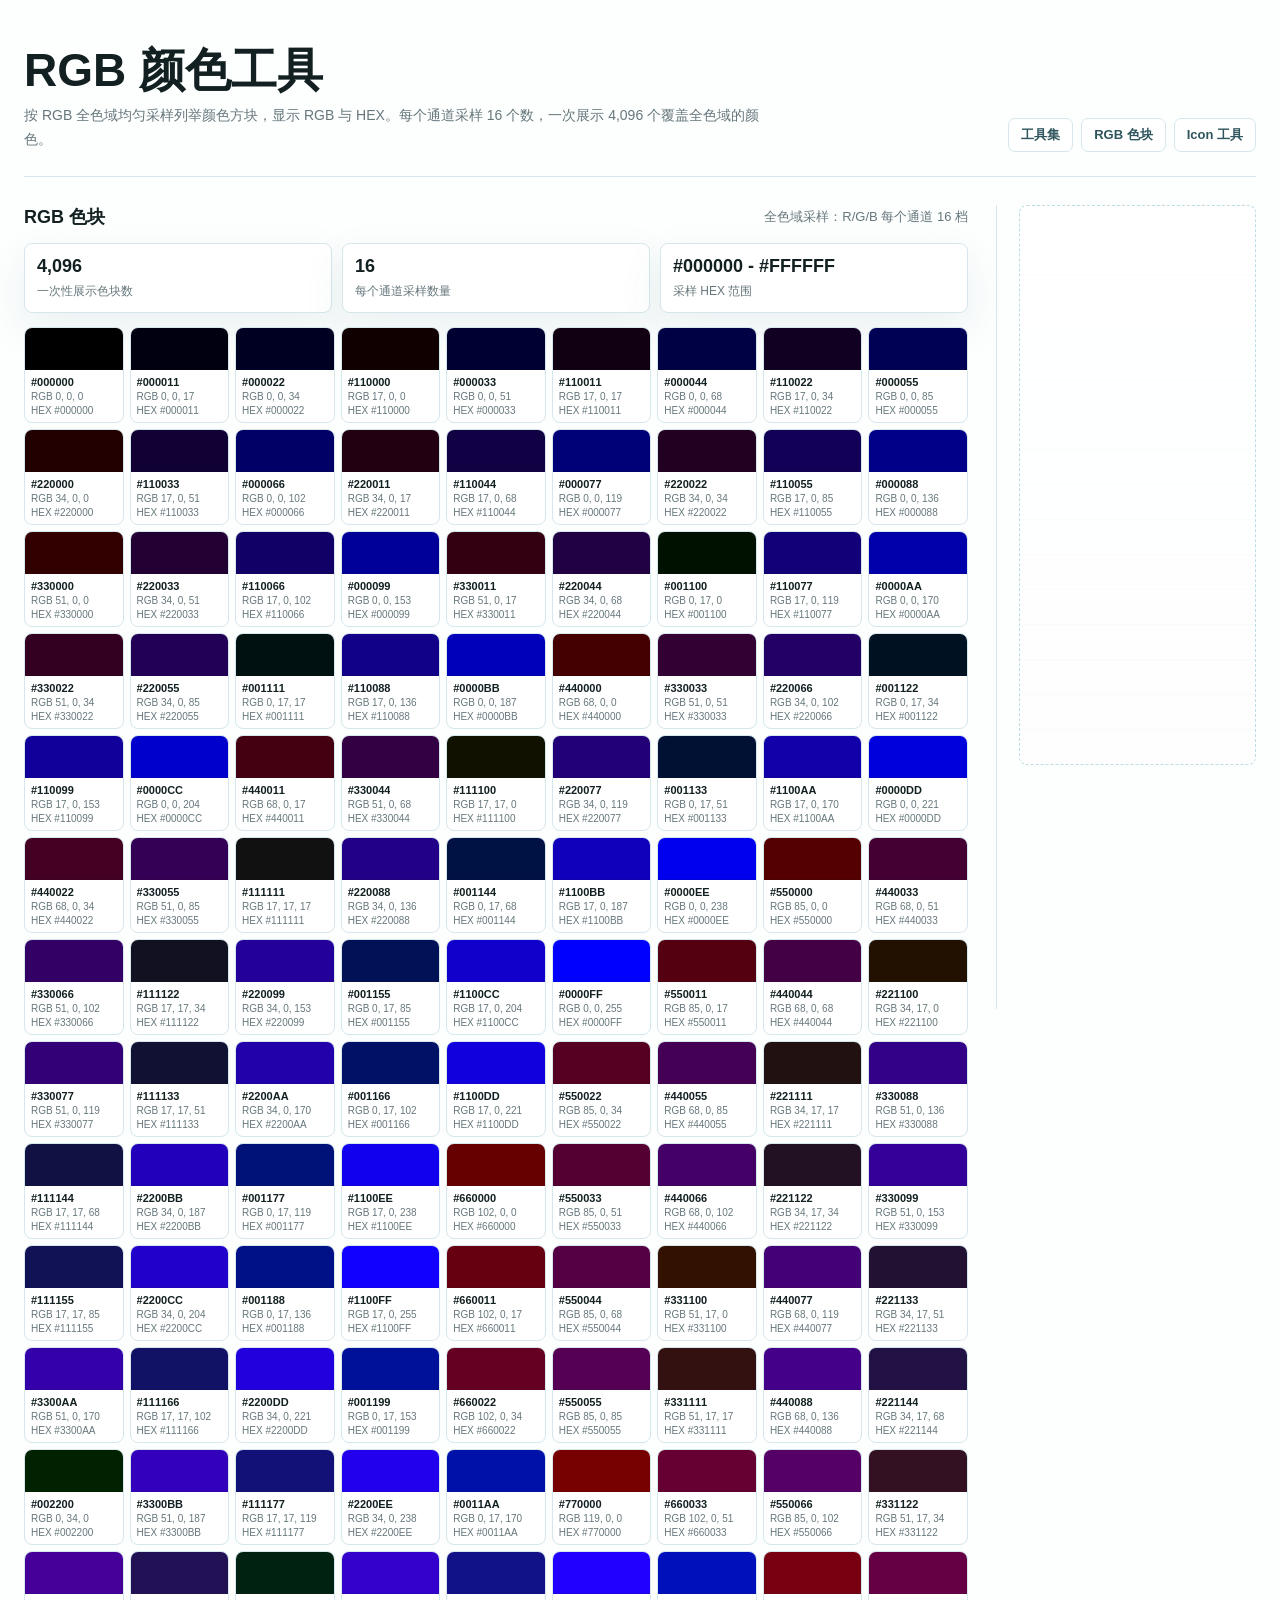
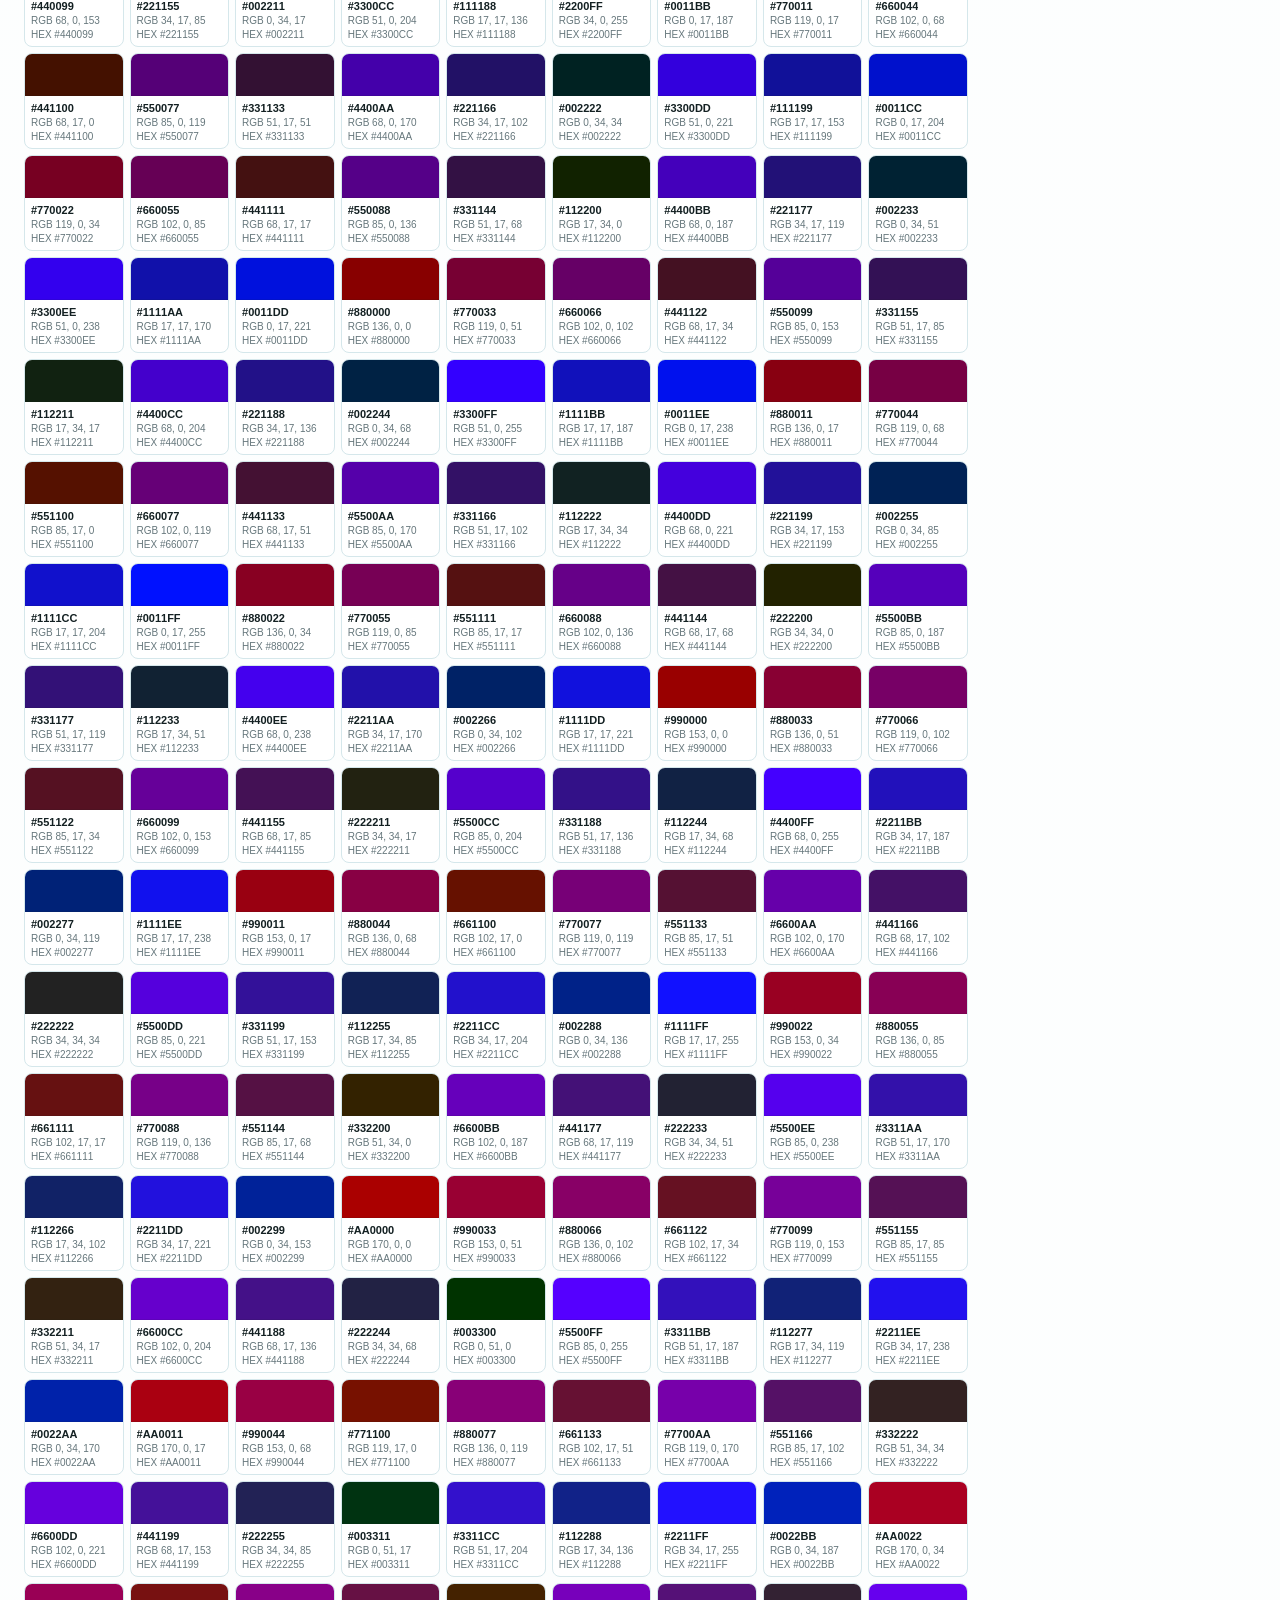
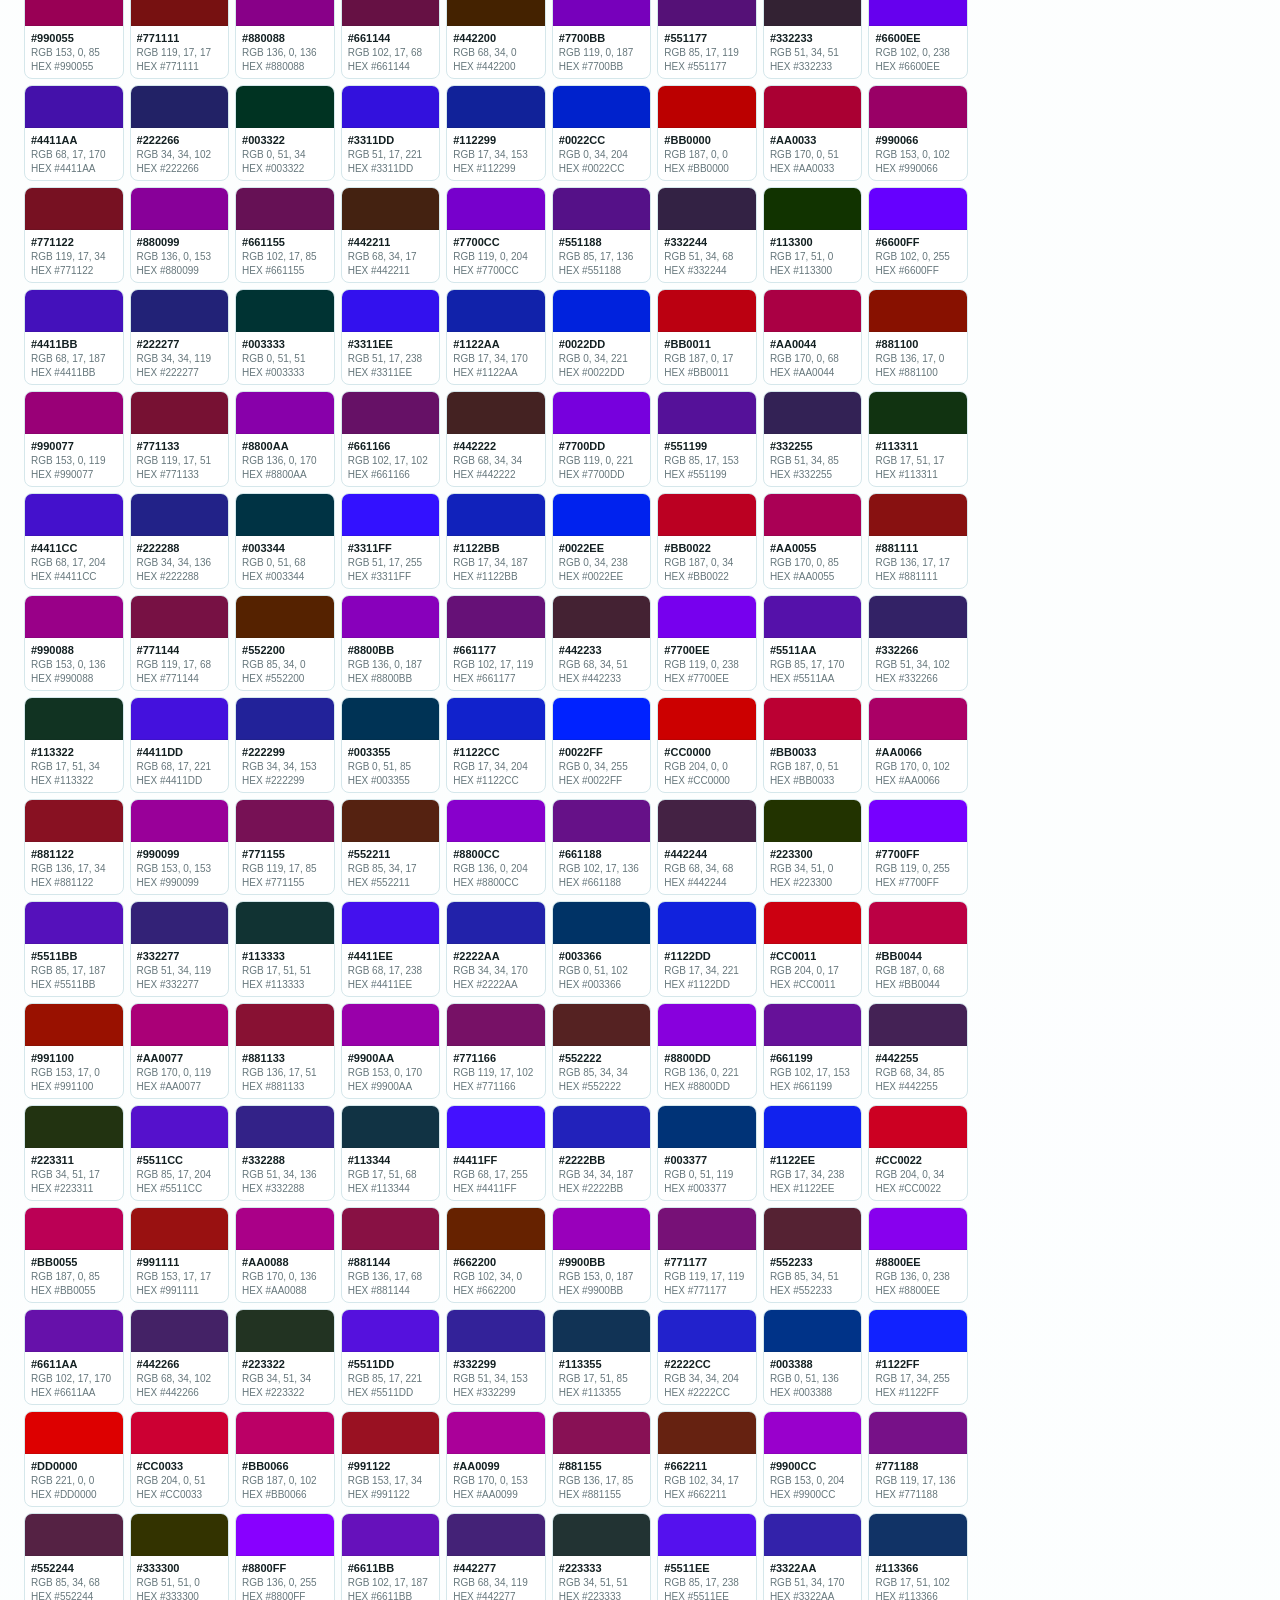
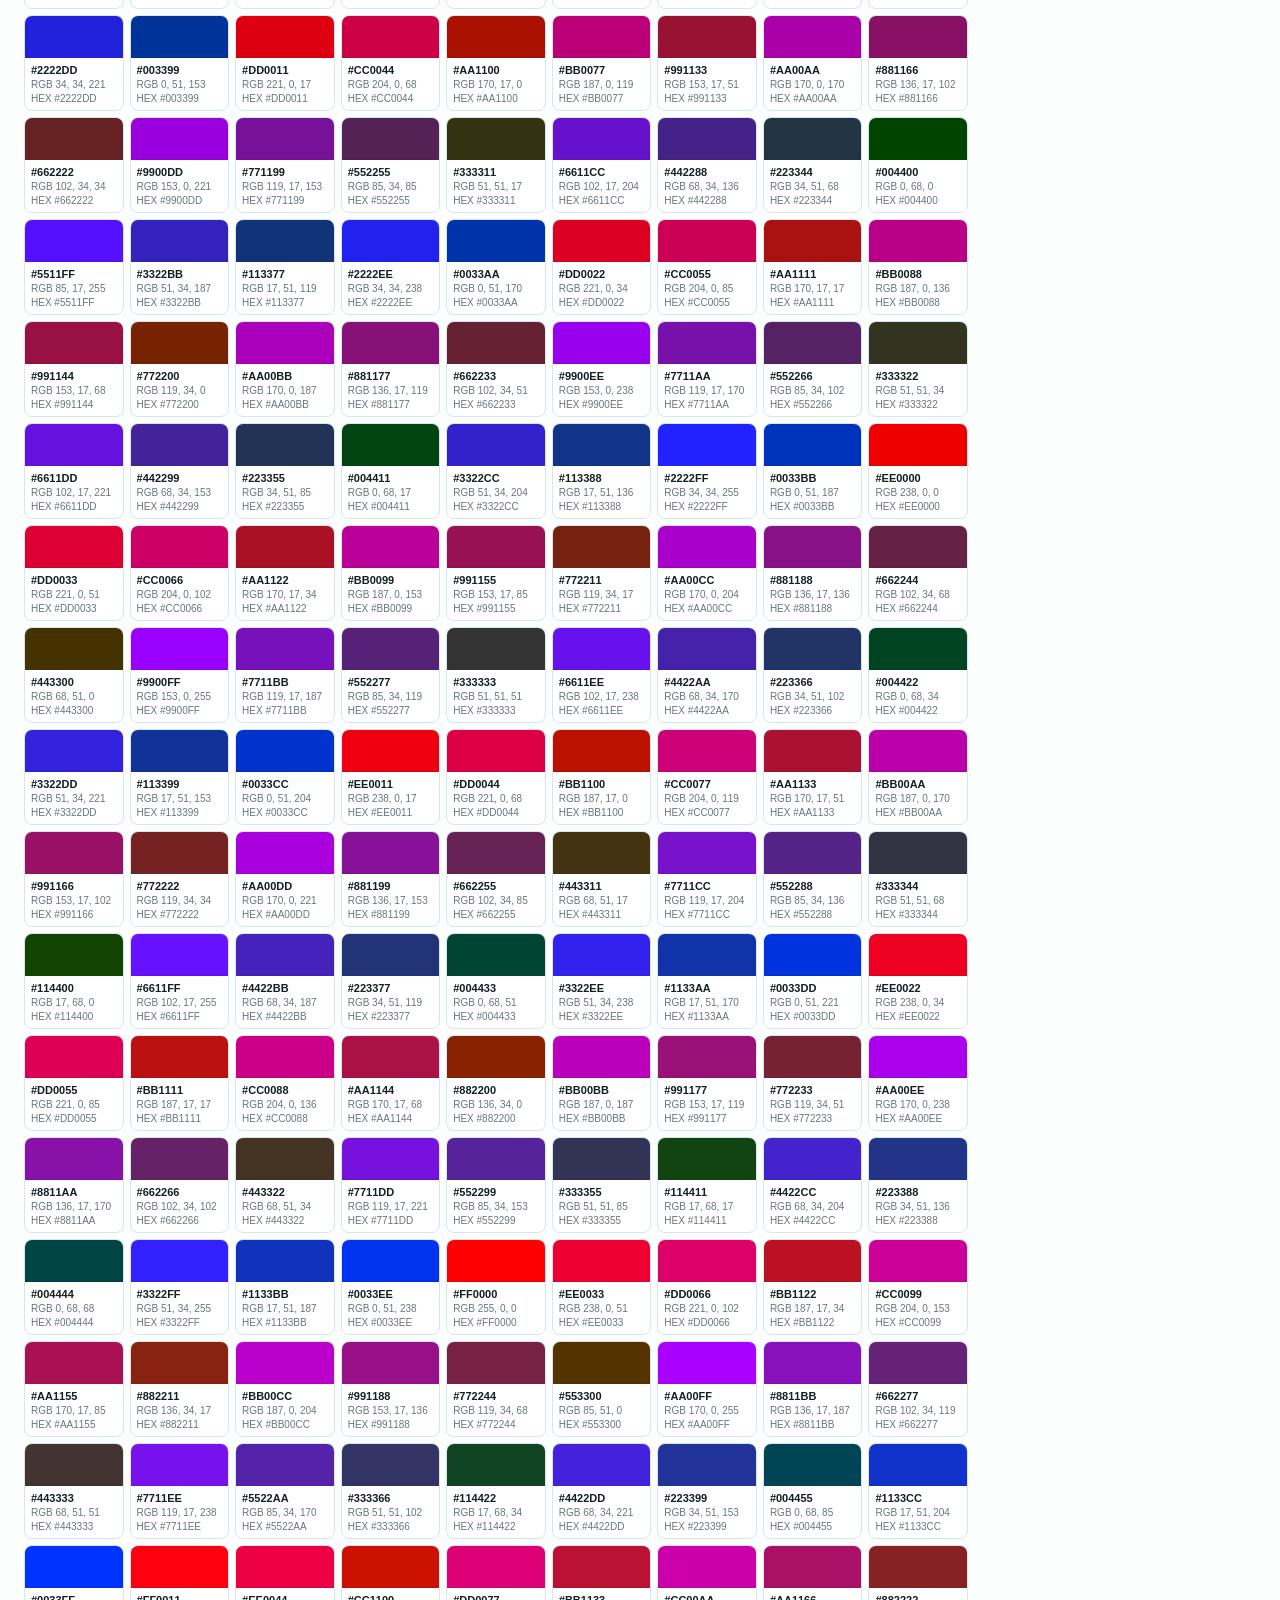
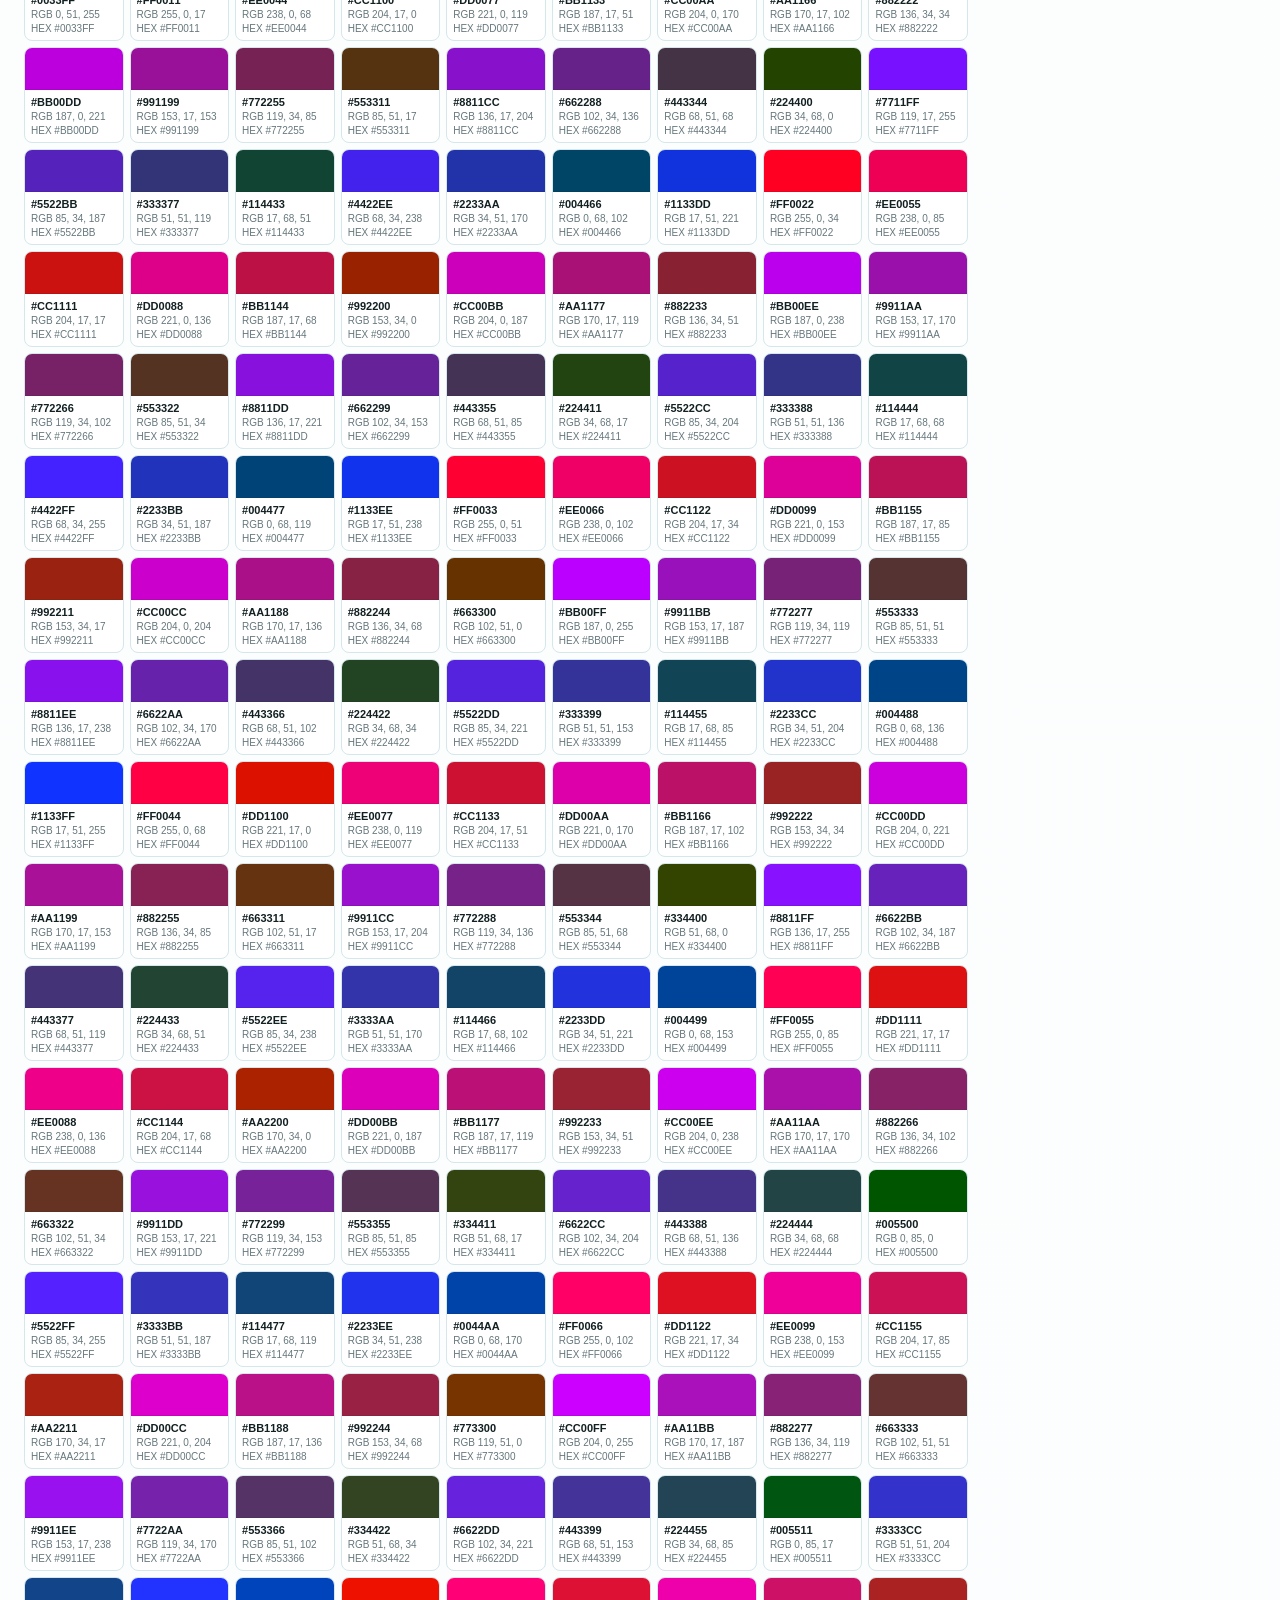
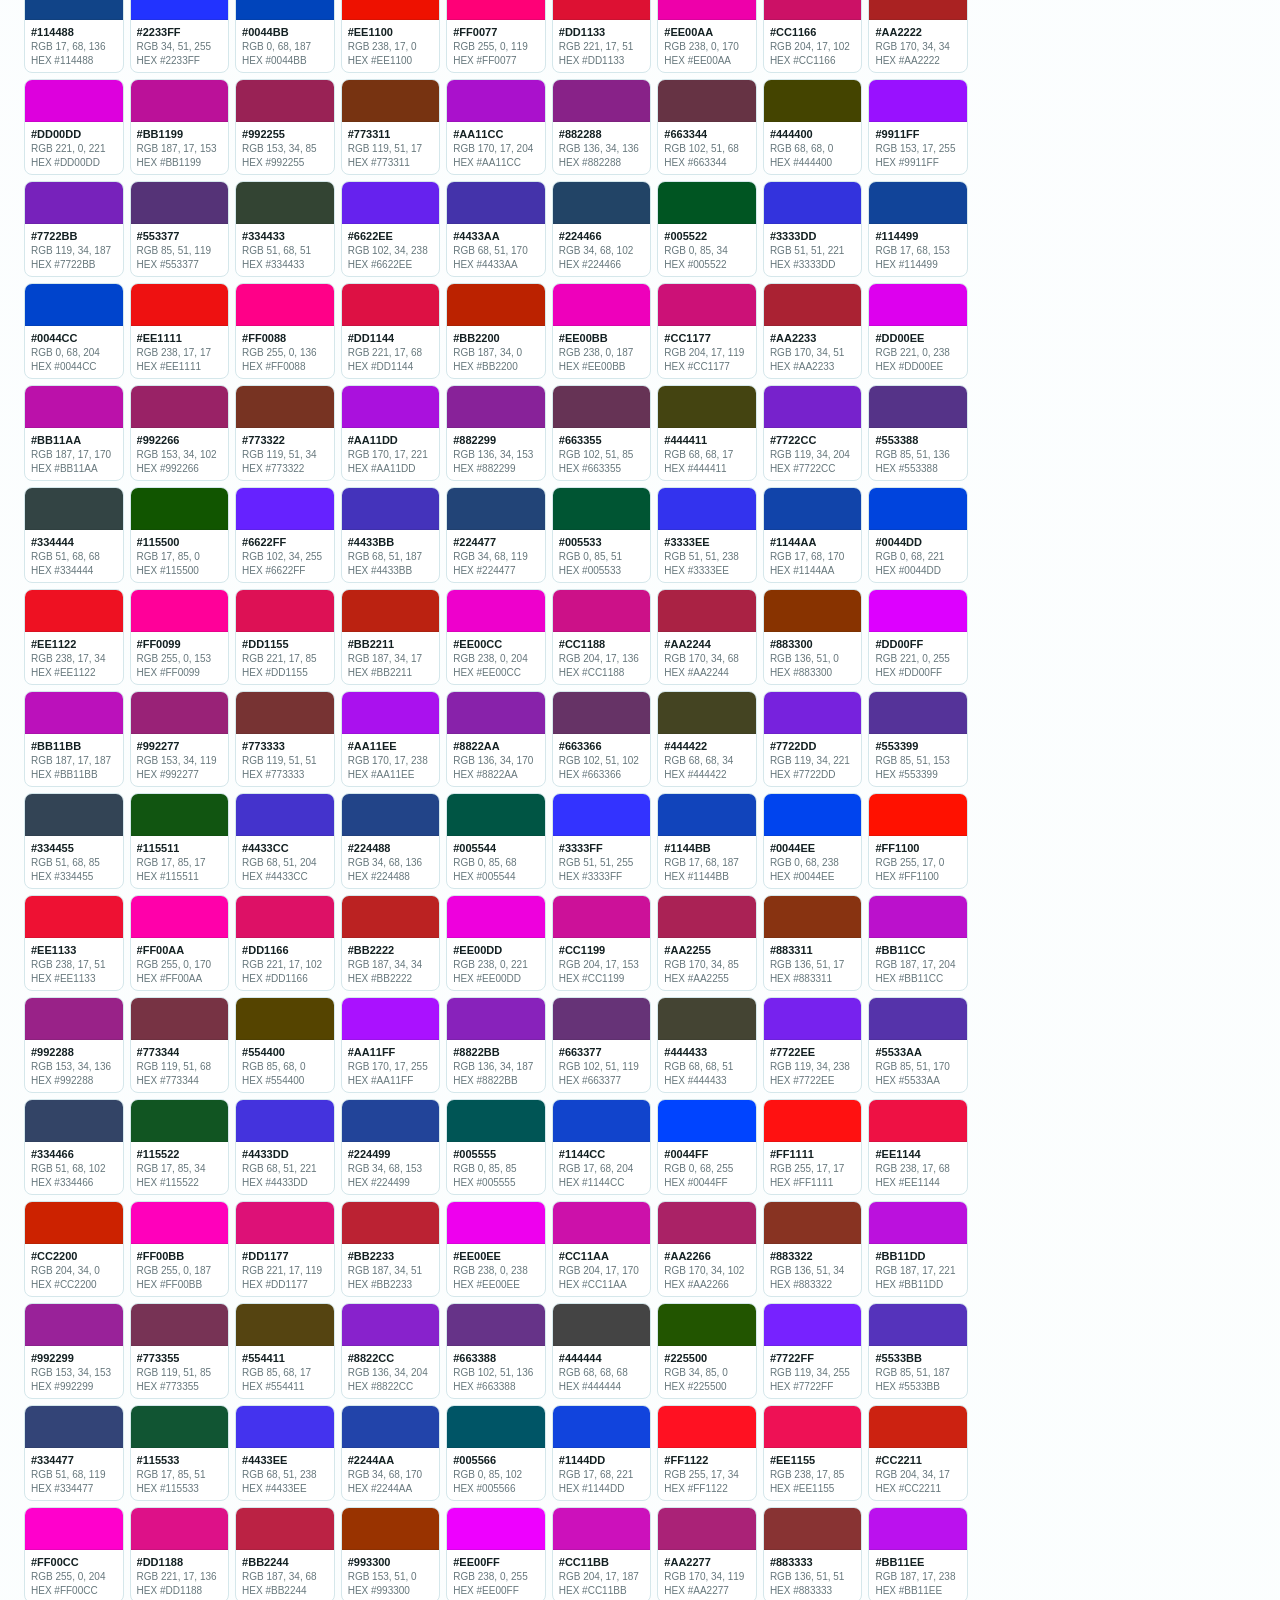
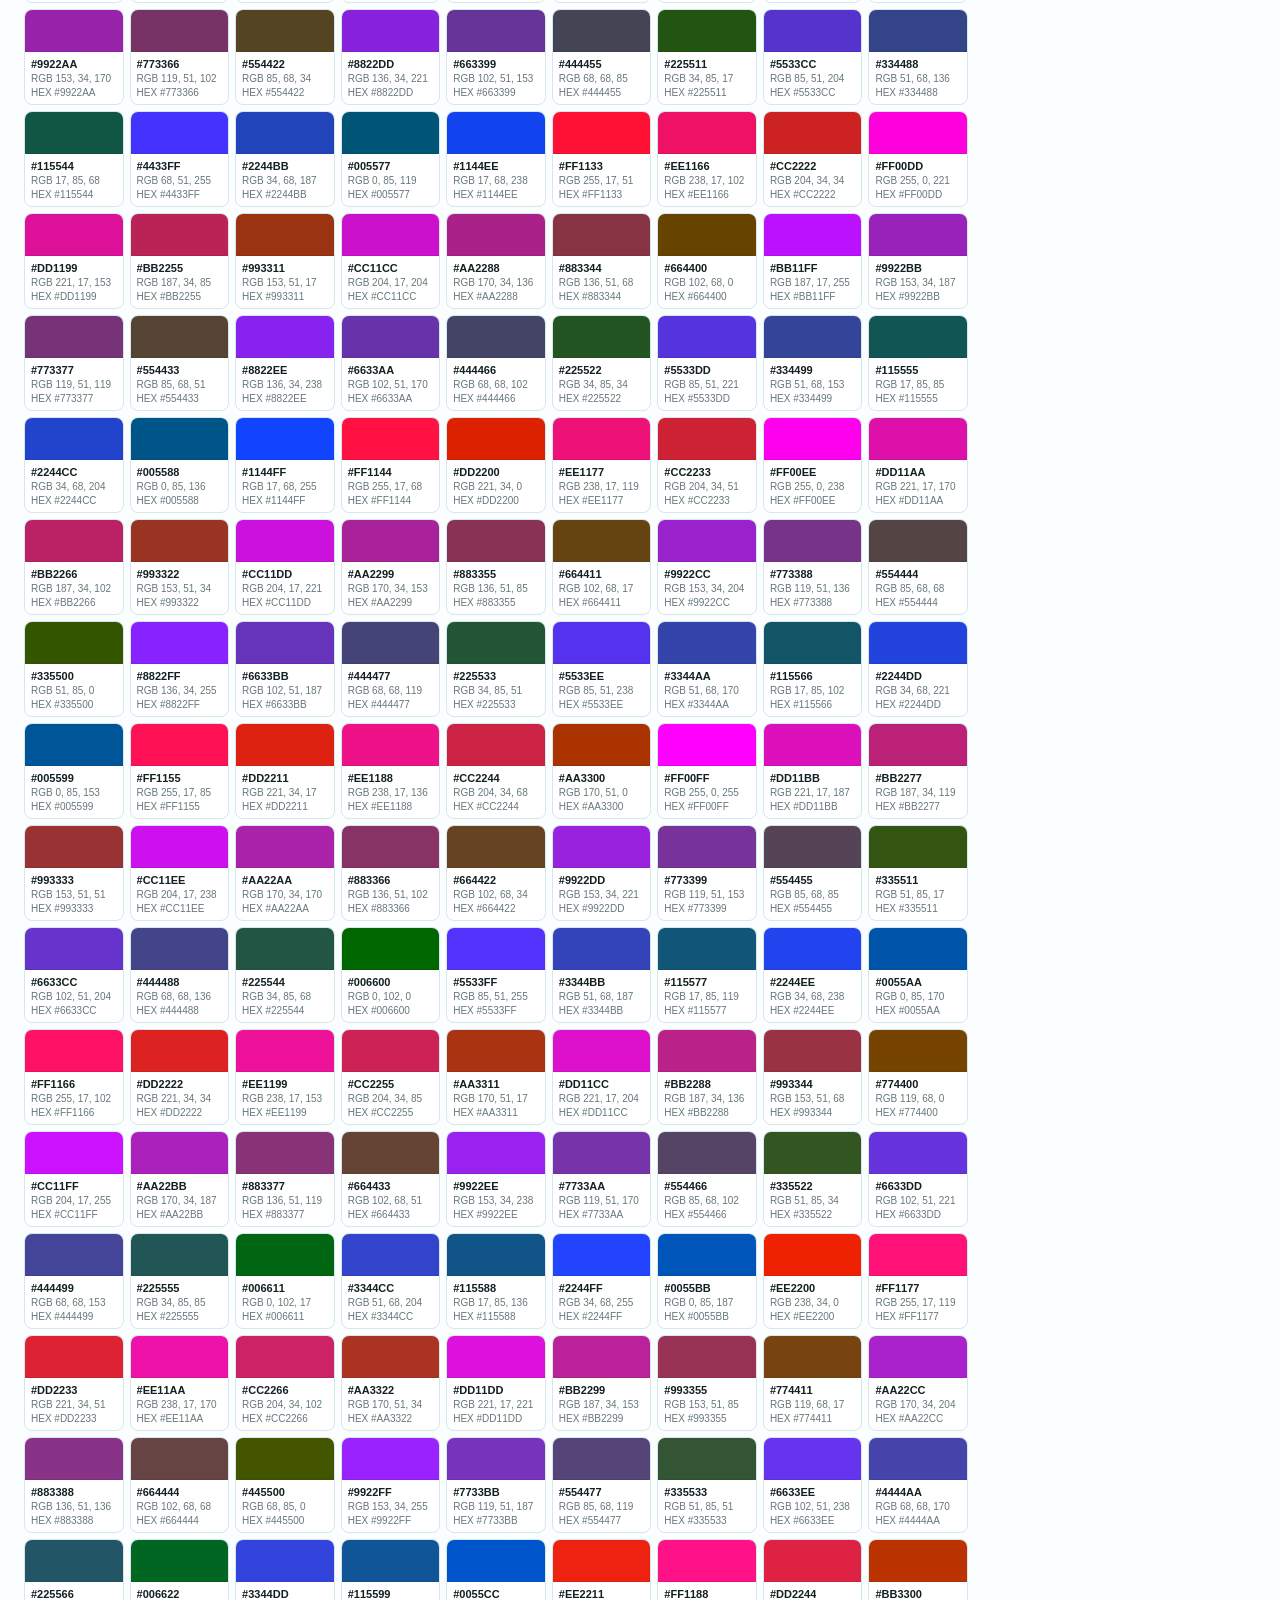
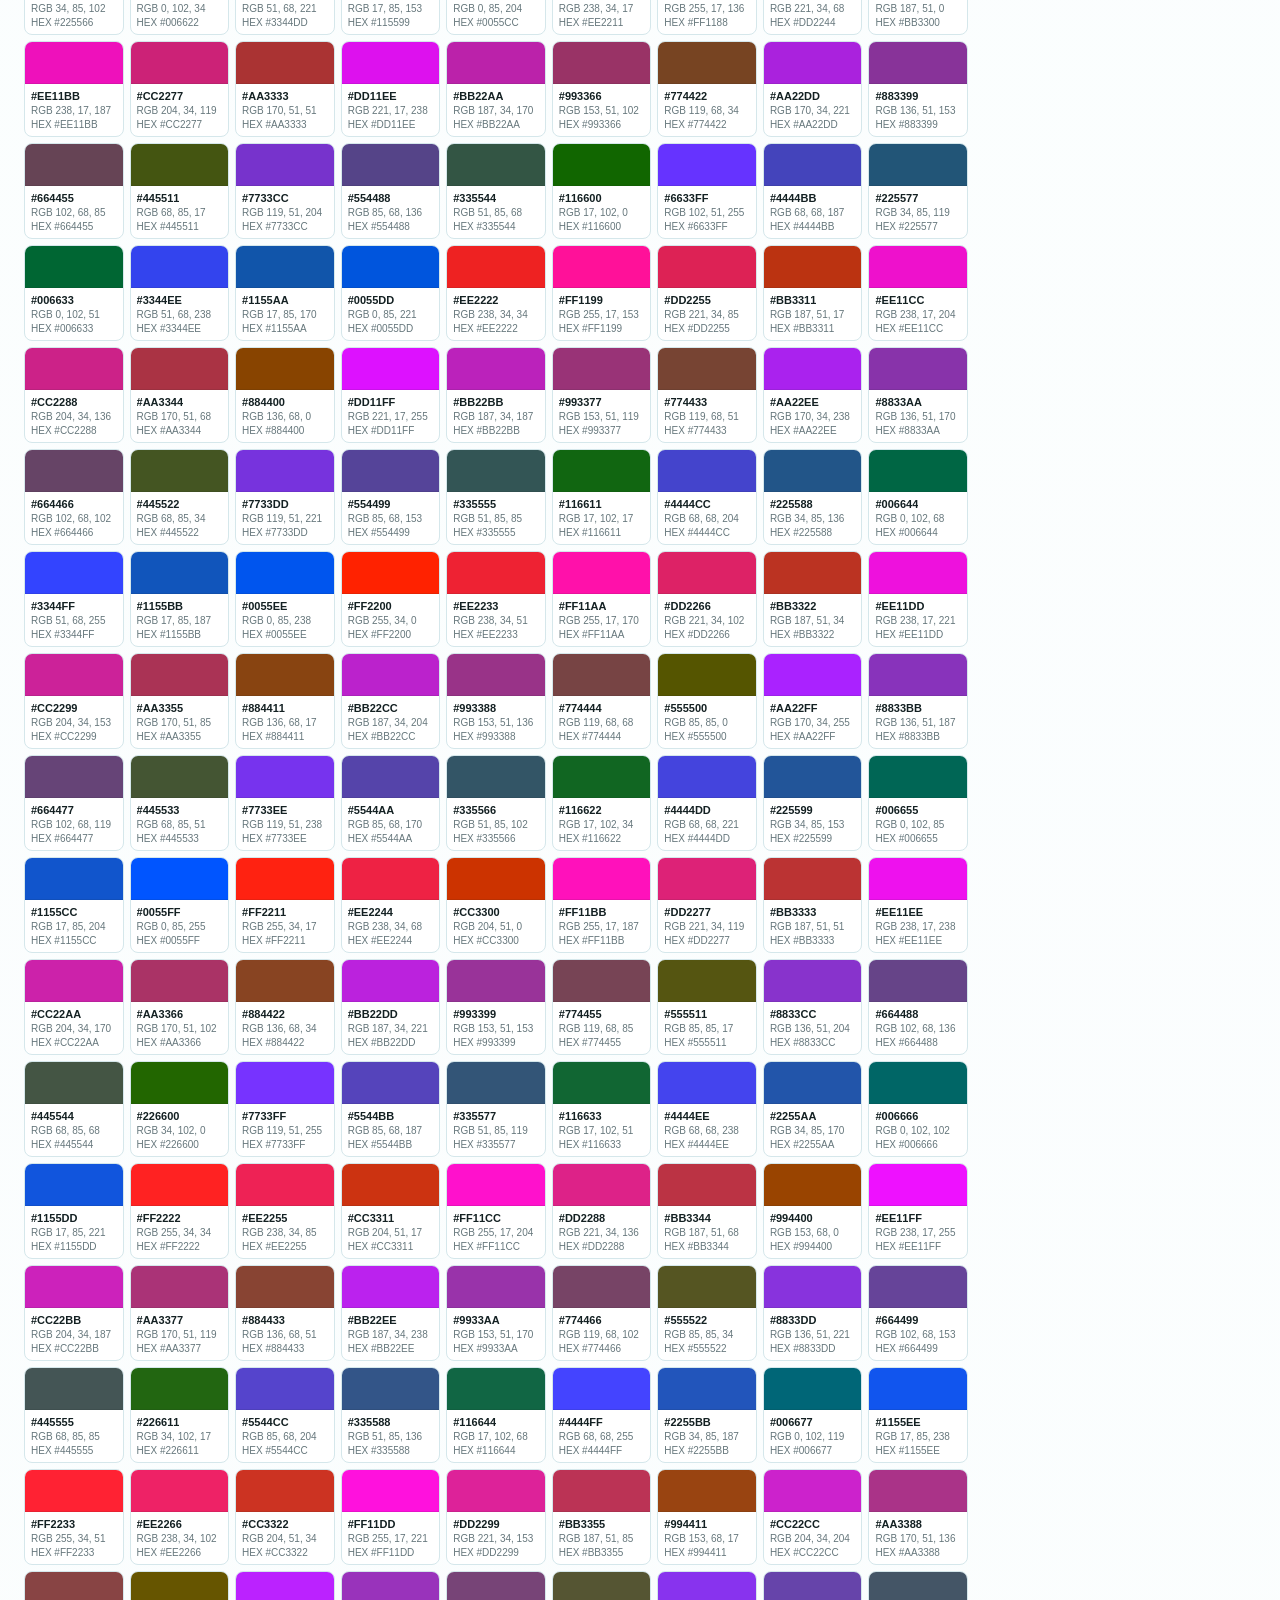
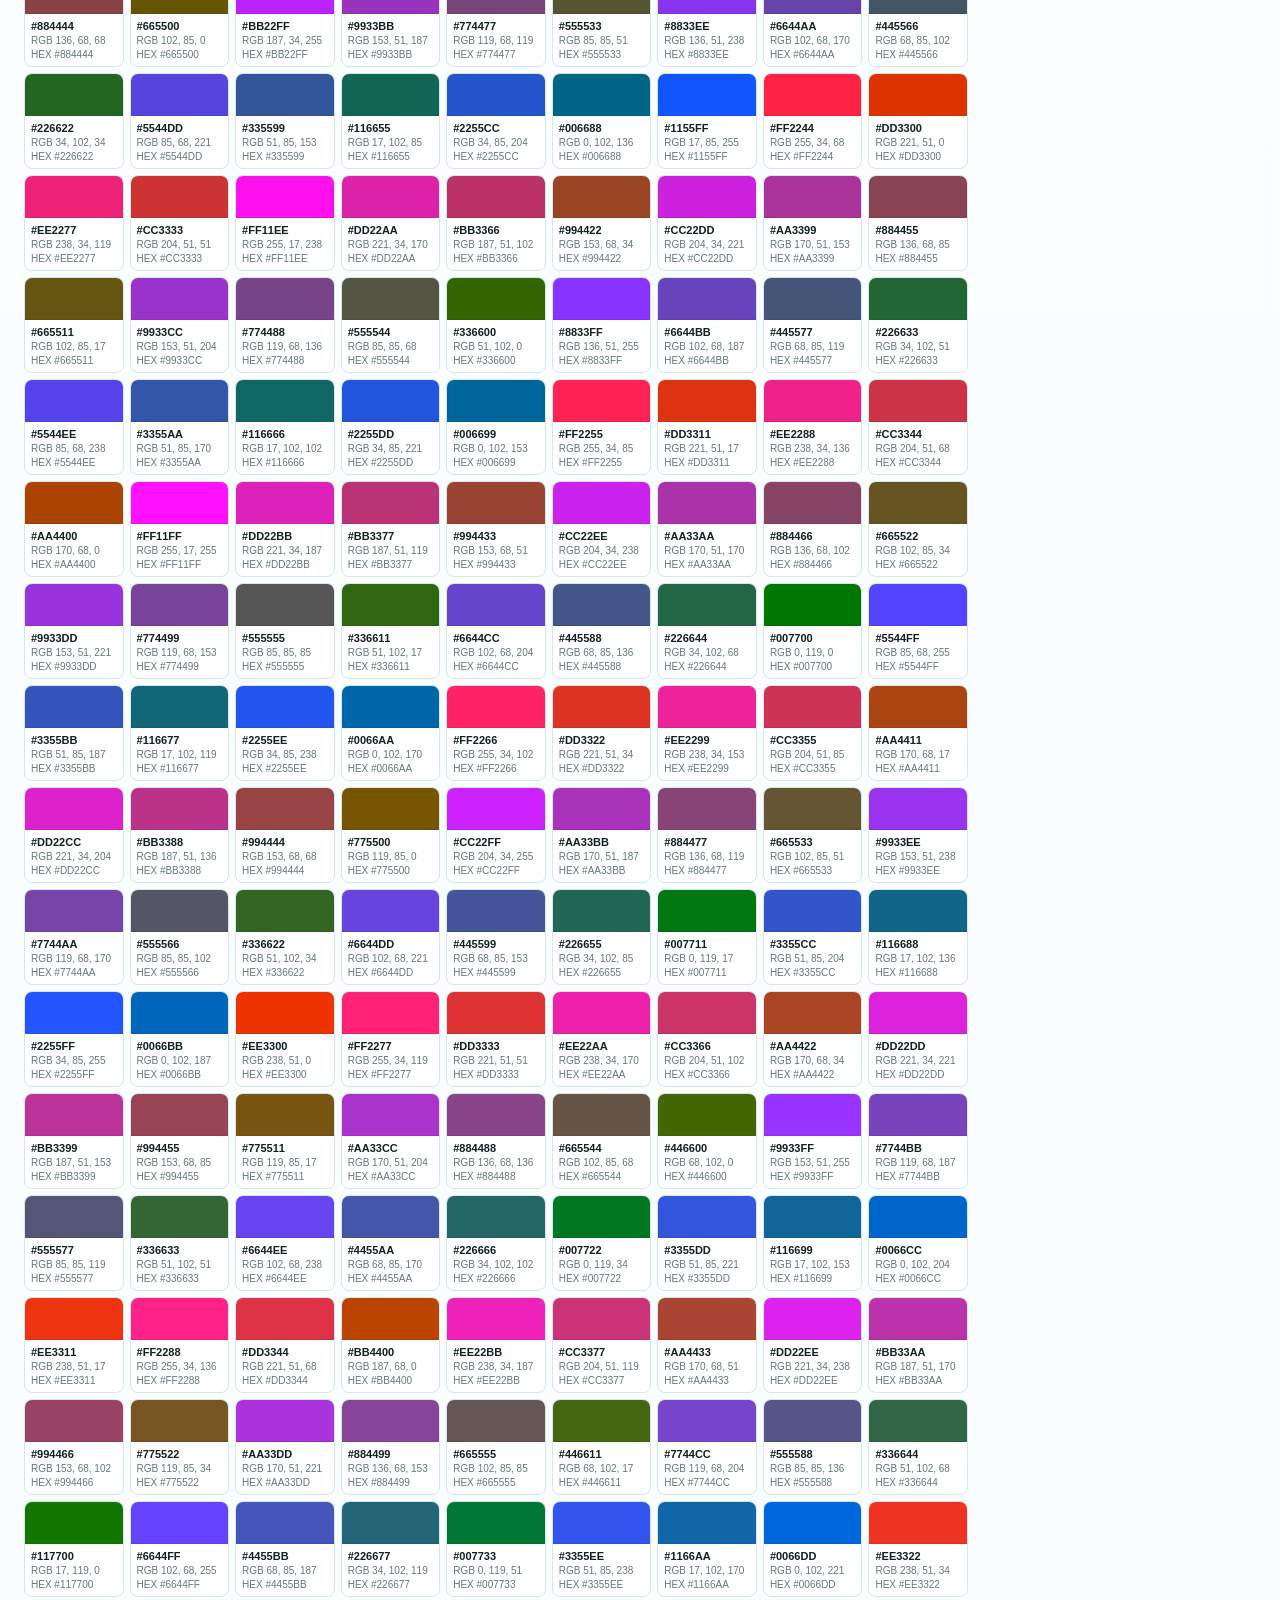
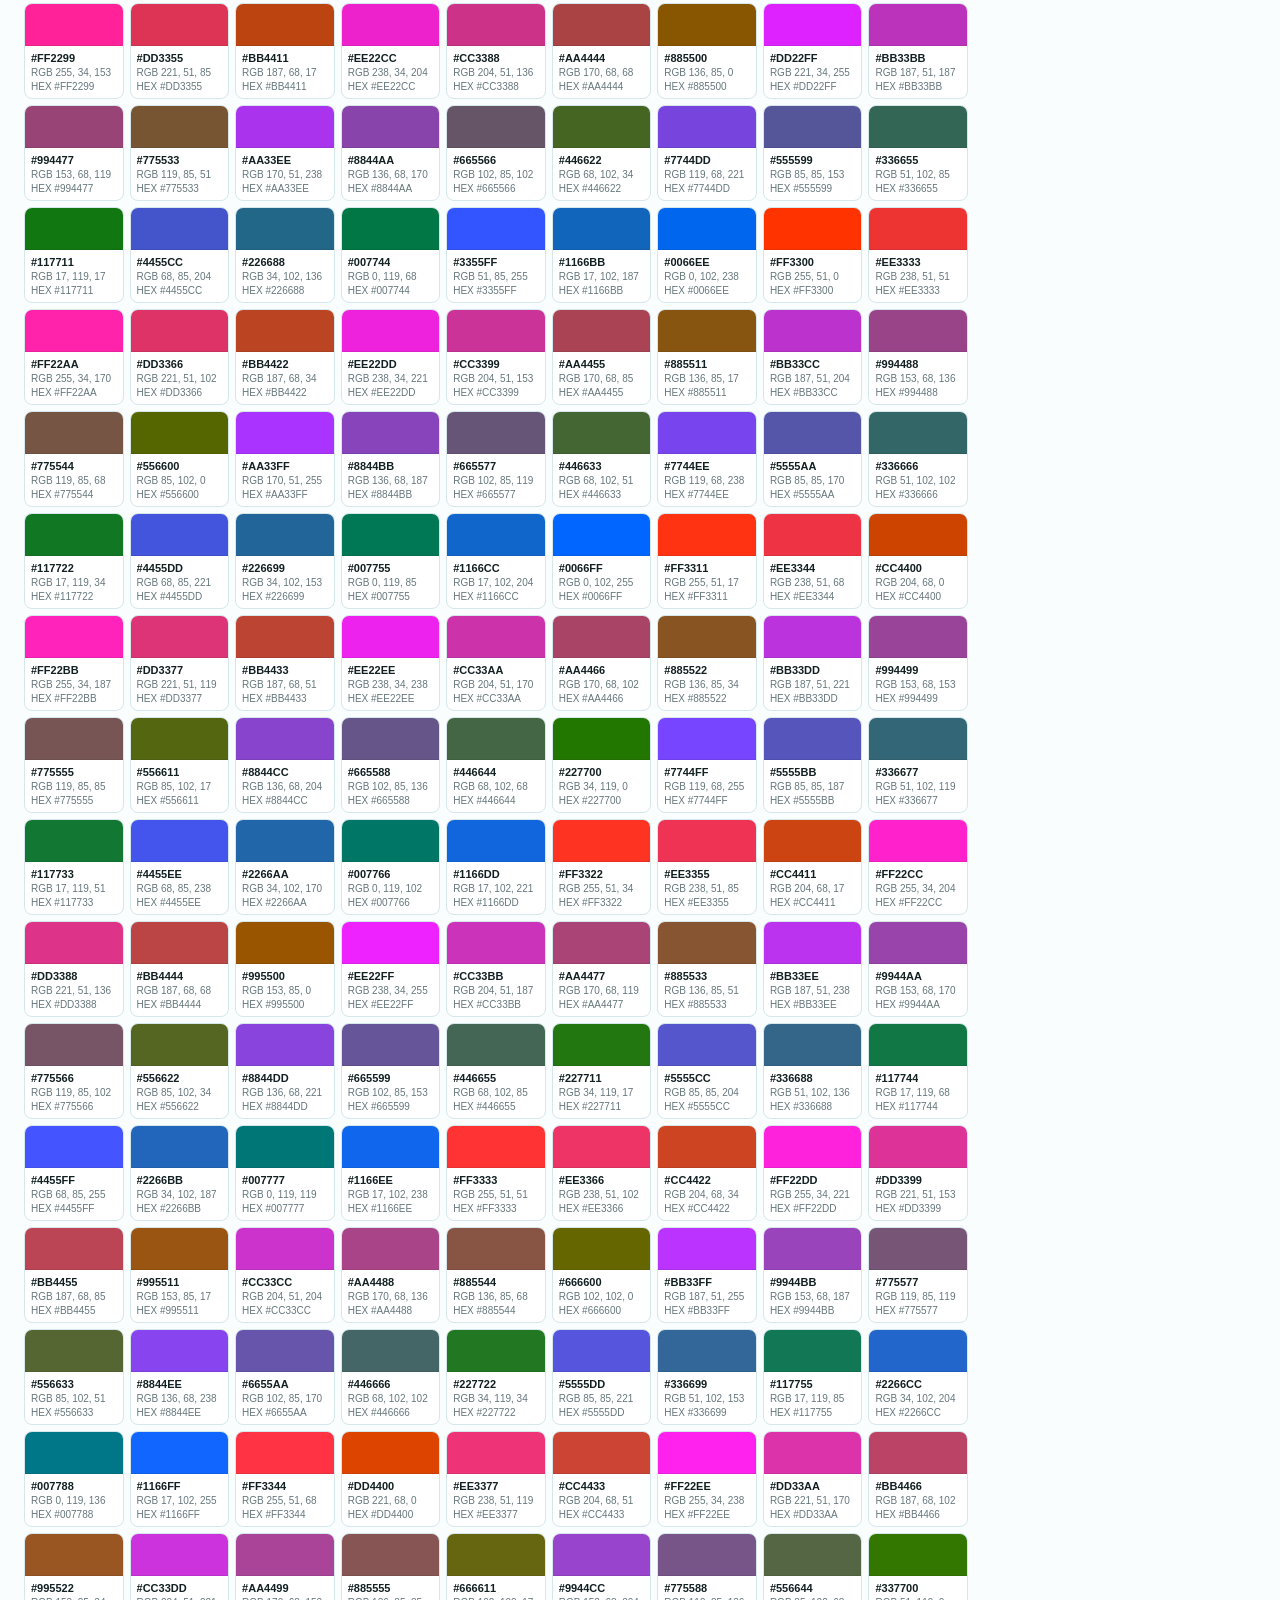
==== codex/color.html @ 1488178b "Add" ====
<!doctype html>
<html lang="zh-CN">
<head>
  <meta charset="utf-8">
  <meta name="viewport" content="width=device-width, initial-scale=1">
  <title>RGB 颜色工具</title>
  <style>
    :root {
      --bg: #f4fbfc;
      --panel: #ffffff;
      --text: #132022;
      --muted: #66777c;
      --line: #d5e7eb;
      --soft-line: #eaf3f5;
      --accent: #00a9c7;
      --accent-dark: #00798f;
      --accent-soft: #e6f8fb;
      --pantone: #ff7a59;
      --radius: 8px;
      --shadow: 0 16px 44px rgba(0, 85, 102, 0.08);
    }

    * {
      box-sizing: border-box;
    }

    body {
      margin: 0;
      min-height: 100vh;
      background:
        linear-gradient(180deg, rgba(255,255,255,0.82), rgba(244,251,252,0.98)),
        var(--bg);
      color: var(--text);
      font-family: -apple-system, BlinkMacSystemFont, "SF Pro Text", "PingFang SC", "Segoe UI", sans-serif;
    }

    button,
    input,
    select {
      font: inherit;
    }

    a {
      color: inherit;
      text-decoration: none;
    }

    .page {
      max-width: 1280px;
      margin: 0 auto;
      padding: 28px 24px 40px;
    }

    .topbar {
      display: flex;
      align-items: flex-end;
      justify-content: space-between;
      gap: 20px;
      padding: 18px 0 24px;
      border-bottom: 1px solid var(--line);
    }

    .brand h1 {
      margin: 0;
      font-size: clamp(28px, 4vw, 46px);
      line-height: 1.05;
      letter-spacing: 0;
    }

    .brand p {
      max-width: 760px;
      margin: 10px 0 0;
      color: var(--muted);
      font-size: 14px;
      line-height: 1.7;
    }

    .nav {
      display: flex;
      gap: 8px;
      flex-wrap: wrap;
      justify-content: flex-end;
    }

    .nav a {
      display: inline-flex;
      align-items: center;
      min-height: 34px;
      padding: 7px 12px;
      border: 1px solid var(--line);
      border-radius: 7px;
      background: #fff;
      color: #2f555d;
      font-size: 13px;
      font-weight: 650;
    }

    .content {
      display: grid;
      grid-template-columns: minmax(0, 1fr) 260px;
      gap: 28px;
      align-items: start;
      padding-top: 28px;
    }

    .main {
      min-width: 0;
    }

    .section-title {
      display: flex;
      align-items: center;
      justify-content: space-between;
      gap: 14px;
      margin-bottom: 14px;
    }

    .section-title h2 {
      margin: 0;
      font-size: 18px;
      letter-spacing: 0;
    }

    .section-title span {
      color: var(--muted);
      font-size: 13px;
      text-align: right;
    }

    .control-panel {
      display: grid;
      grid-template-columns: repeat(4, minmax(0, 1fr));
      gap: 10px;
      margin-bottom: 14px;
      padding: 14px;
      border: 1px solid var(--line);
      border-radius: var(--radius);
      background: rgba(255, 255, 255, 0.82);
      box-shadow: var(--shadow);
    }

    .field {
      display: grid;
      gap: 6px;
    }

    .field label {
      color: #2f555d;
      font-size: 12px;
      font-weight: 750;
    }

    .field input,
    .field select {
      width: 100%;
      min-height: 36px;
      padding: 6px 9px;
      border: 1px solid var(--line);
      border-radius: 7px;
      background: #fff;
      color: var(--text);
    }

    .button-row {
      display: flex;
      align-items: end;
      gap: 8px;
    }

    .button {
      min-height: 36px;
      padding: 7px 12px;
      border: 1px solid var(--accent);
      border-radius: 7px;
      background: var(--accent);
      color: #fff;
      cursor: pointer;
      font-weight: 750;
    }

    .button.secondary {
      border-color: var(--line);
      background: #fff;
      color: #2f555d;
    }

    .summary {
      display: grid;
      grid-template-columns: repeat(3, minmax(0, 1fr));
      gap: 10px;
      margin-bottom: 14px;
    }

    .summary-card {
      padding: 12px;
      border: 1px solid var(--line);
      border-radius: var(--radius);
      background: #fff;
      box-shadow: var(--shadow);
    }

    .summary-card b {
      display: block;
      margin-bottom: 4px;
      font-size: 18px;
      font-variant-numeric: tabular-nums;
    }

    .summary-card span {
      color: var(--muted);
      font-size: 12px;
    }

    .palette {
      display: grid;
      grid-template-columns: repeat(auto-fill, minmax(92px, 1fr));
      gap: 6px;
    }

    .color-card {
      overflow: hidden;
      border: 1px solid var(--line);
      border-radius: var(--radius);
      background: var(--panel);
    }

    .color-card.pantone {
      border-color: var(--pantone);
      box-shadow: 0 0 0 2px rgba(255, 122, 89, 0.16), var(--shadow);
    }

    .swatch {
      height: 42px;
      border-bottom: 1px solid rgba(19, 32, 34, 0.1);
      background: var(--color);
    }

    .color-info {
      display: grid;
      gap: 3px;
      padding: 6px;
    }

    .color-name {
      display: flex;
      align-items: center;
      justify-content: space-between;
      gap: 6px;
      min-width: 0;
    }

    .color-name strong {
      overflow: hidden;
      font-size: 11px;
      text-overflow: ellipsis;
      white-space: nowrap;
    }

    .rgb,
    .hex {
      color: var(--muted);
      font-size: 10px;
      font-variant-numeric: tabular-nums;
      white-space: nowrap;
    }

    .tag {
      flex: 0 0 auto;
      padding: 3px 6px;
      border: 1px solid rgba(255, 122, 89, 0.42);
      border-radius: 999px;
      background: #fff1ec;
      color: #ba3a1f;
      font-size: 10px;
      font-weight: 850;
      letter-spacing: 0;
    }

    .pantone-strip {
      display: grid;
      grid-template-columns: repeat(6, minmax(0, 1fr));
      gap: 10px;
      margin: 18px 0 0;
      padding-top: 14px;
      border-top: 1px solid var(--line);
    }

    .note {
      margin: 18px 0 0;
      padding: 12px 14px;
      border-left: 3px solid var(--accent);
      background: rgba(255, 255, 255, 0.72);
      color: #47636a;
      font-size: 12px;
      line-height: 1.65;
    }

    .ad-space {
      position: sticky;
      top: 24px;
      min-height: calc(100vh - 96px);
      padding-left: 22px;
      border-left: 1px solid var(--line);
    }

    .ad-line {
      height: 100%;
      min-height: 560px;
      border: 1px dashed #bddce2;
      border-radius: var(--radius);
      background:
        linear-gradient(180deg, rgba(255,255,255,0.76), rgba(255,255,255,0.34)),
        repeating-linear-gradient(0deg, transparent 0 34px, rgba(0, 169, 199, 0.05) 34px 35px);
    }

    @media (max-width: 1120px) {
      .palette,
      .pantone-strip {
        grid-template-columns: repeat(4, minmax(0, 1fr));
      }

      .control-panel {
        grid-template-columns: repeat(2, minmax(0, 1fr));
      }
    }

    @media (max-width: 900px) {
      .topbar {
        display: block;
      }

      .nav {
        justify-content: flex-start;
        margin-top: 18px;
      }

      .content {
        grid-template-columns: 1fr;
      }

      .ad-space {
        position: static;
        min-height: 120px;
        padding-left: 0;
        padding-top: 18px;
        border-left: 0;
        border-top: 1px solid var(--line);
      }

      .ad-line {
        min-height: 120px;
      }
    }

    @media (max-width: 640px) {
      .page {
        padding: 18px 14px 28px;
      }

      .section-title,
      .summary {
        display: block;
      }

      .summary-card {
        margin-bottom: 10px;
      }

      .control-panel,
      .palette,
      .pantone-strip {
        grid-template-columns: 1fr;
      }

      .section-title span {
        display: block;
        margin-top: 6px;
        text-align: left;
      }
    }
  </style>
</head>
<body>
  <main class="page">
    <header class="topbar">
      <div class="brand">
        <h1>RGB 颜色工具</h1>
        <p>按 RGB 全色域均匀采样列举颜色方块，显示 RGB 与 HEX。每个通道采样 16 个数，一次展示 4,096 个覆盖全色域的颜色。</p>
      </div>
      <nav class="nav" aria-label="页面导航">
        <a href="tools.html">工具集</a>
        <a href="#palette">RGB 色块</a>
        <a href="index.html">Icon 工具</a>
      </nav>
    </header>

    <div class="content">
      <section class="main" aria-label="颜色列表">
        <div class="section-title">
          <h2 id="palette">RGB 色块</h2>
          <span id="rangeLabel">全色域采样：R/G/B 每个通道 16 档</span>
        </div>

        <div class="summary">
          <div class="summary-card">
            <b id="totalCount">4,096</b>
            <span>一次性展示色块数</span>
          </div>
          <div class="summary-card">
            <b id="stepInfo">32</b>
            <span>每个通道采样数量</span>
          </div>
          <div class="summary-card">
            <b id="visibleRange">#000000 - #FFFFFF</b>
            <span>采样 HEX 范围</span>
          </div>
        </div>

        <div class="palette" id="colorGrid"></div>

        <p class="note">这里不翻页。RGB 三个通道各采样 16 个数，并包含 0 与 255 两端，组合成 4,096 个色块；色块按感知亮度从暗到亮排列。</p>

        <div class="section-title" style="margin-top: 24px;">
          <h2>Pantone 近似色标注</h2>
          <span>用橙色边框标注 Pantone 参考色</span>
        </div>
        <div class="pantone-strip" id="pantoneStrip"></div>
        <p class="note">Pantone 色块为常见公开近似 RGB / HEX，用于界面参考和视觉标注；正式印刷、品牌交付或商用色彩匹配应以 Pantone 官方色卡或授权库为准。</p>
      </section>

      <aside class="ad-space" aria-label="广告预留区域">
        <div class="ad-line"></div>
      </aside>
    </div>
  </main>

  <script>
    const CHANNEL_SAMPLE_COUNT = 16;
    const CHANNEL_VALUES = Array.from(
      { length: CHANNEL_SAMPLE_COUNT },
      (_, index) => Math.round(index * 255 / (CHANNEL_SAMPLE_COUNT - 1))
    );
    const colorGrid = document.getElementById('colorGrid');
    const pantoneStrip = document.getElementById('pantoneStrip');
    const totalCount = document.getElementById('totalCount');
    const stepInfo = document.getElementById('stepInfo');
    const visibleRange = document.getElementById('visibleRange');
    const rangeLabel = document.getElementById('rangeLabel');

    const pantoneColors = [
      { name: 'Peach Fuzz 13-1023', rgb: [255, 190, 152] },
      { name: 'Viva Magenta 18-1750', rgb: [190, 52, 85] },
      { name: 'Very Peri 17-3938', rgb: [102, 103, 171] },
      { name: 'Illuminating 13-0647', rgb: [245, 223, 77] },
      { name: 'Ultimate Gray 17-5104', rgb: [147, 149, 151] },
      { name: 'Classic Blue 19-4052', rgb: [15, 76, 129] },
      { name: 'Living Coral 16-1546', rgb: [255, 111, 97] },
      { name: 'Ultra Violet 18-3838', rgb: [95, 75, 139] },
      { name: 'Greenery 15-0343', rgb: [136, 176, 75] },
      { name: 'Rose Quartz 13-1520', rgb: [247, 202, 201] },
      { name: 'Serenity 15-3919', rgb: [146, 168, 209] },
      { name: 'Marsala 18-1438', rgb: [149, 82, 81] },
      { name: 'Radiant Orchid 18-3224', rgb: [181, 101, 167] },
      { name: 'Emerald 17-5641', rgb: [0, 155, 119] },
      { name: 'Tangerine Tango 17-1463', rgb: [221, 65, 36] },
      { name: 'Honeysuckle 18-2120', rgb: [214, 80, 118] },
      { name: 'Turquoise 15-5519', rgb: [69, 181, 170] },
      { name: 'Mimosa 14-0848', rgb: [239, 192, 80] },
      { name: 'Blue Iris 18-3943', rgb: [91, 94, 166] },
      { name: 'Chili Pepper 19-1557', rgb: [155, 27, 48] },
      { name: 'Sand Dollar 13-1106', rgb: [223, 207, 190] },
      { name: 'Blue Turquoise 15-5217', rgb: [85, 180, 176] },
      { name: 'Tigerlily 17-1456', rgb: [225, 93, 68] },
      { name: 'Aqua Sky 14-4811', rgb: [127, 205, 205] },
      { name: 'True Red 19-1664', rgb: [188, 36, 60] },
      { name: 'Fuchsia Rose 17-2031', rgb: [195, 68, 122] },
      { name: 'Cerulean 15-4020', rgb: [155, 183, 212] },
      { name: 'PANTONE 306 C', rgb: [0, 181, 226] },
      { name: 'PANTONE 3252 C', rgb: [44, 213, 196] },
      { name: 'PANTONE 320 C', rgb: [0, 156, 166] },
      { name: 'PANTONE 3115 C', rgb: [0, 193, 213] }
    ];

    const pantoneByHex = new Map(
      pantoneColors.map((item) => [rgbToHex(...item.rgb), item.name])
    );

    function formatNumber(value) {
      return new Intl.NumberFormat('en-US').format(value);
    }

    function toHex(value) {
      return value.toString(16).padStart(2, '0').toUpperCase();
    }

    function rgbToHex(r, g, b) {
      return `#${toHex(r)}${toHex(g)}${toHex(b)}`;
    }

    function luminance(r, g, b) {
      return r * 0.2126 + g * 0.7152 + b * 0.0722;
    }

    function hue(r, g, b) {
      const max = Math.max(r, g, b);
      const min = Math.min(r, g, b);
      const delta = max - min;
      if (delta === 0) return 0;
      if (max === r) return ((g - b) / delta + (g < b ? 6 : 0)) * 60;
      if (max === g) return ((b - r) / delta + 2) * 60;
      return ((r - g) / delta + 4) * 60;
    }

    function colorCard(r, g, b, name = null) {
      const hex = rgbToHex(r, g, b);
      const pantoneName = name || pantoneByHex.get(hex);
      const isPantone = Boolean(pantoneName);
      return `
        <article class="color-card${isPantone ? ' pantone' : ''}" style="--color: rgb(${r}, ${g}, ${b});">
          <div class="swatch"></div>
          <div class="color-info">
            <div class="color-name">
              <strong>${pantoneName || hex}</strong>
              ${isPantone ? '<span class="tag">Pantone</span>' : ''}
            </div>
            <div class="rgb">RGB ${r}, ${g}, ${b}</div>
            <div class="hex">HEX ${hex}</div>
          </div>
        </article>
      `;
    }

    function renderPantoneStrip() {
      pantoneStrip.innerHTML = pantoneColors
        .map((item) => colorCard(...item.rgb, item.name))
        .join('');
    }

    function renderSamples() {
      const samples = [];
      for (const r of CHANNEL_VALUES) {
        for (const g of CHANNEL_VALUES) {
          for (const b of CHANNEL_VALUES) {
            samples.push({ r, g, b, luminance: luminance(r, g, b), hue: hue(r, g, b) });
          }
        }
      }

      samples.sort((a, b) => (
        a.luminance - b.luminance ||
        a.hue - b.hue ||
        a.r - b.r ||
        a.g - b.g ||
        a.b - b.b
      ));

      const cards = samples.map((item) => colorCard(item.r, item.g, item.b));

      colorGrid.innerHTML = cards.join('');
      totalCount.textContent = formatNumber(cards.length);
      stepInfo.textContent = CHANNEL_SAMPLE_COUNT;
      visibleRange.textContent = `${rgbToHex(0, 0, 0)} - ${rgbToHex(255, 255, 255)}`;
      rangeLabel.textContent = '全色域采样：R/G/B 每个通道 16 档';
    }

    renderPantoneStrip();
    renderSamples();
  </script>
</body>
</html>
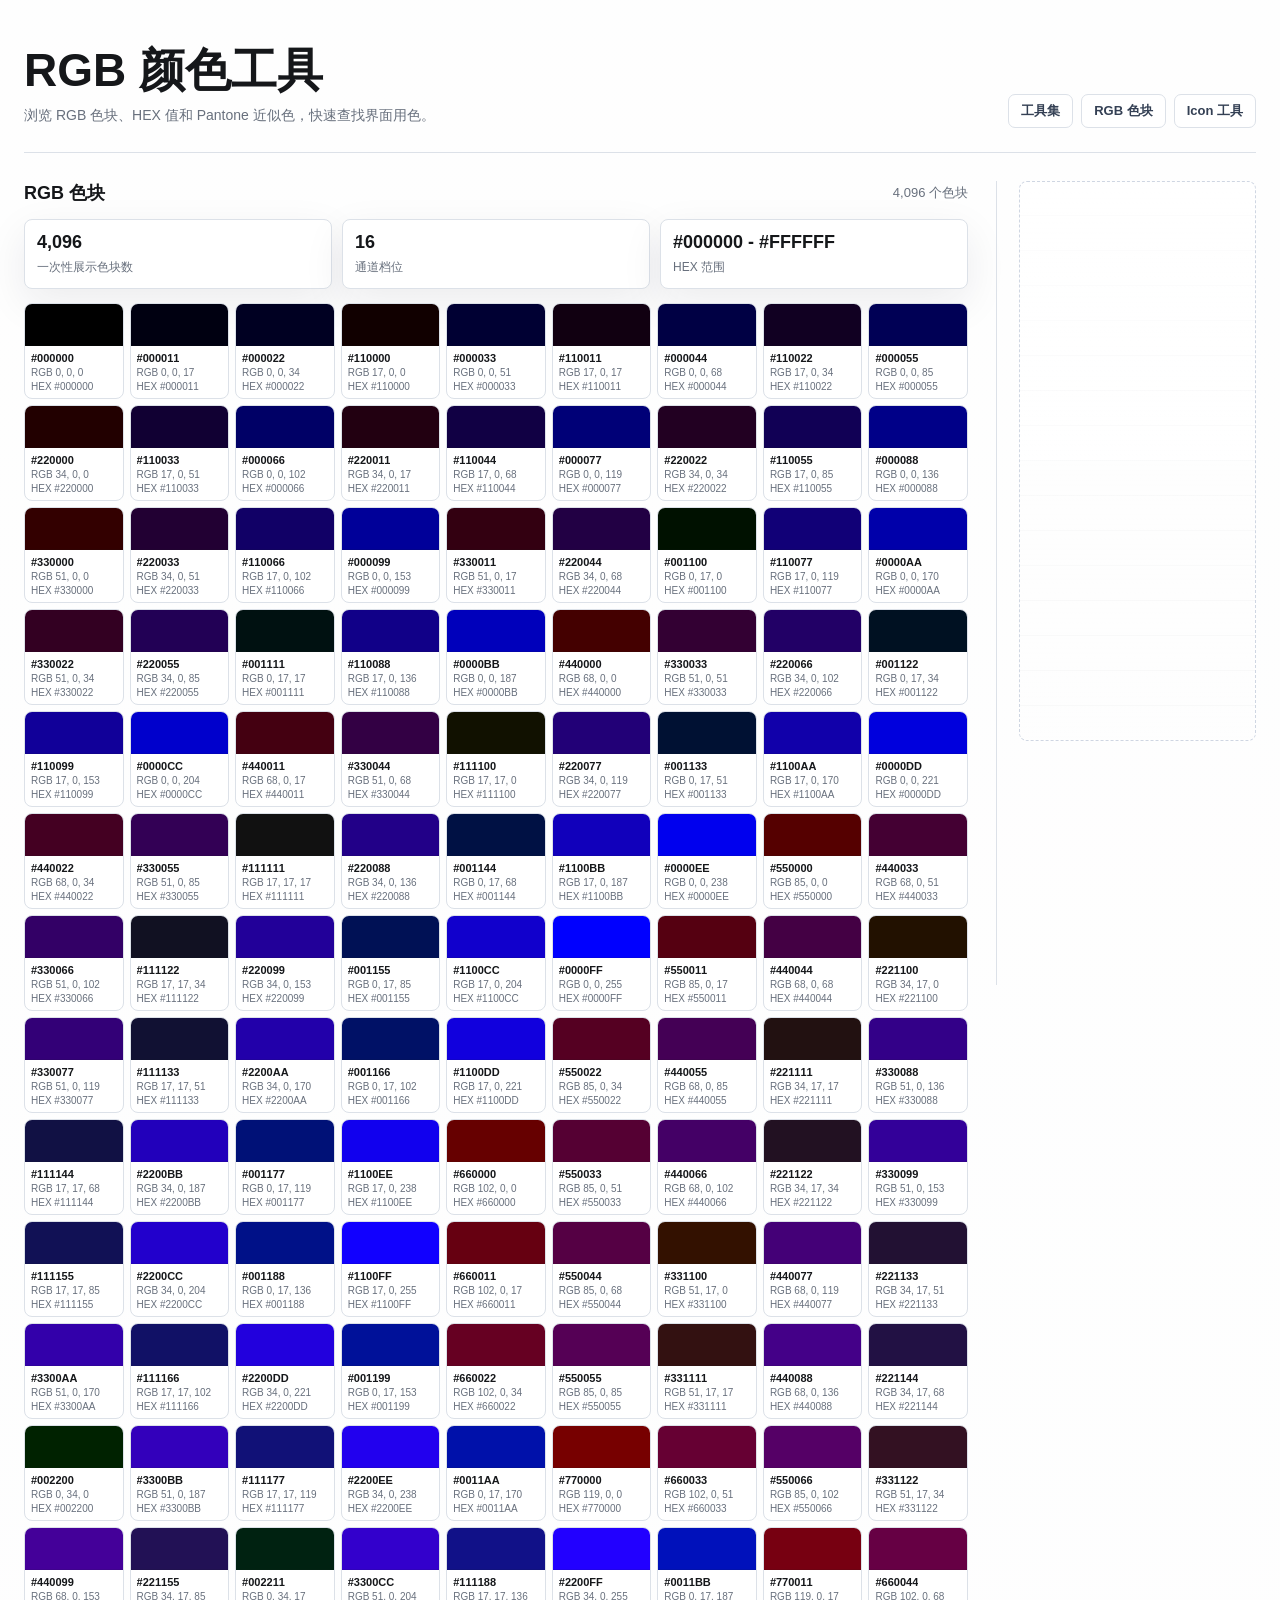
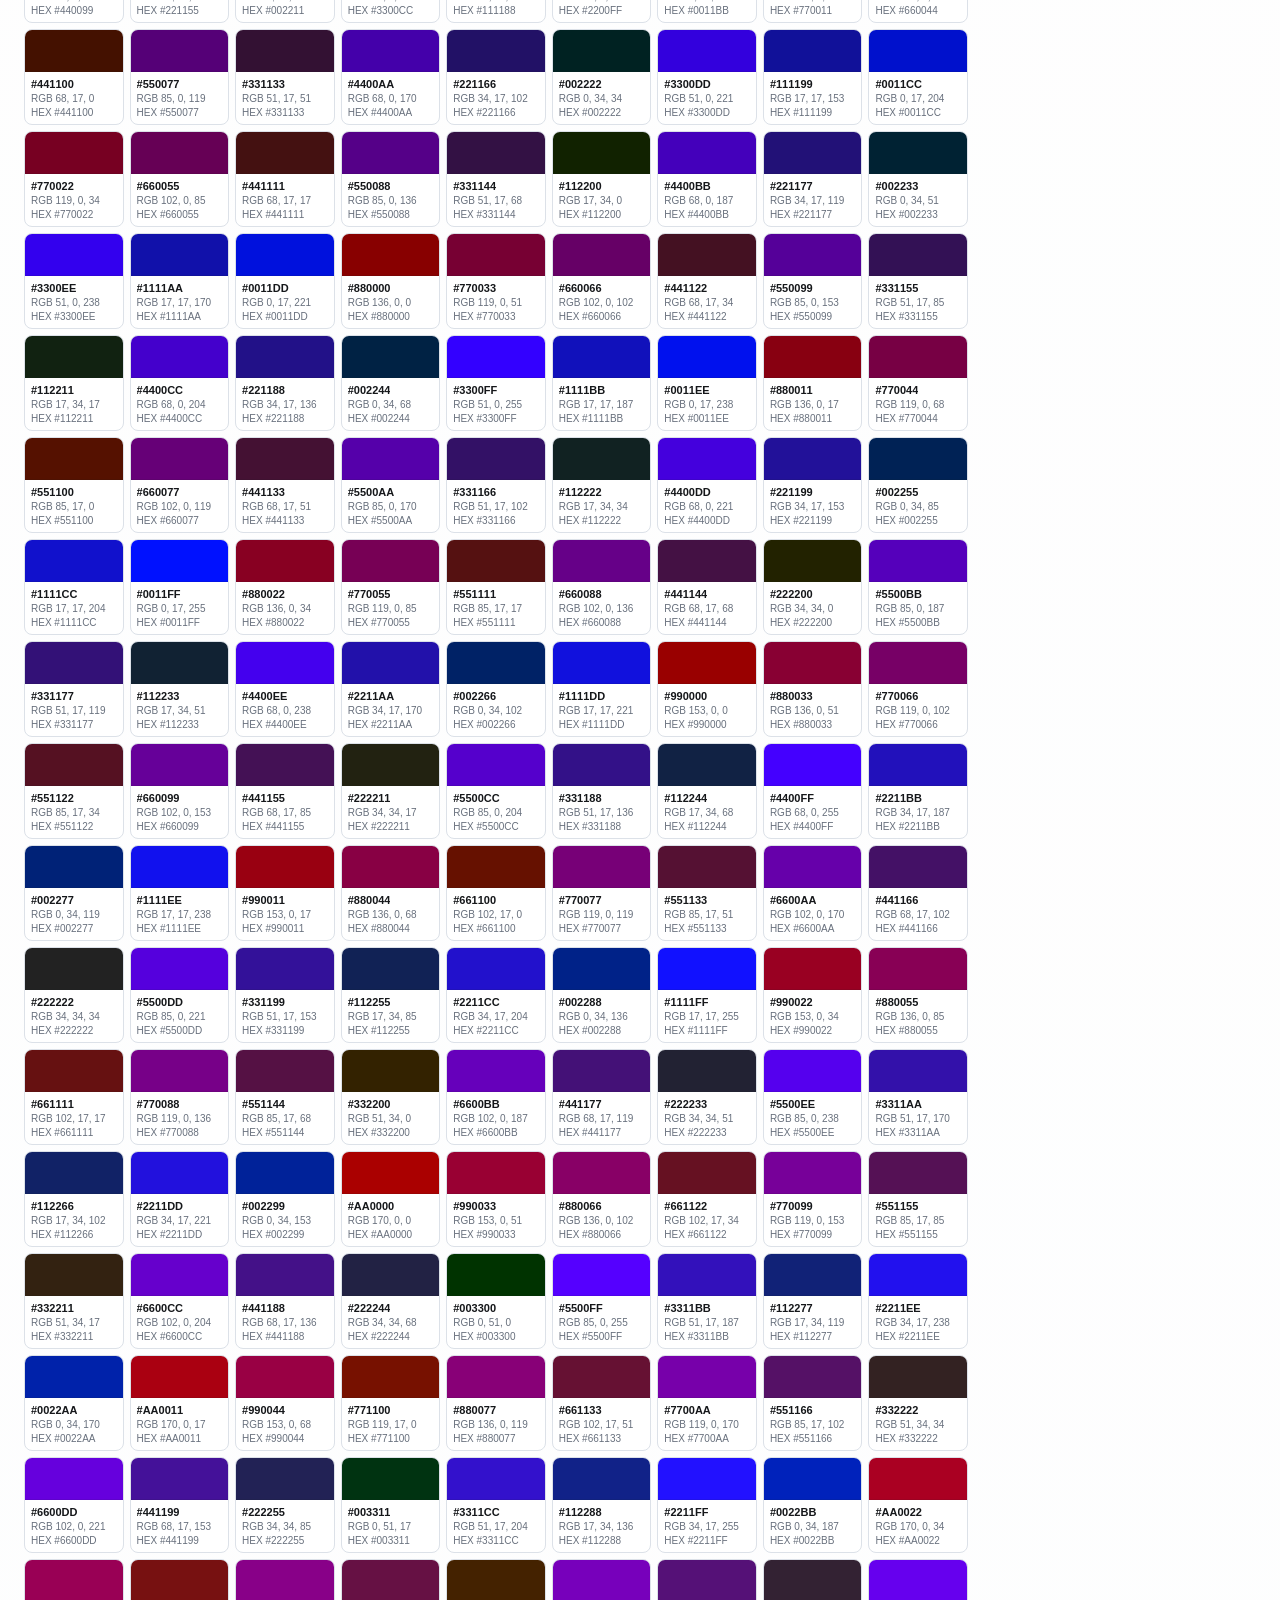
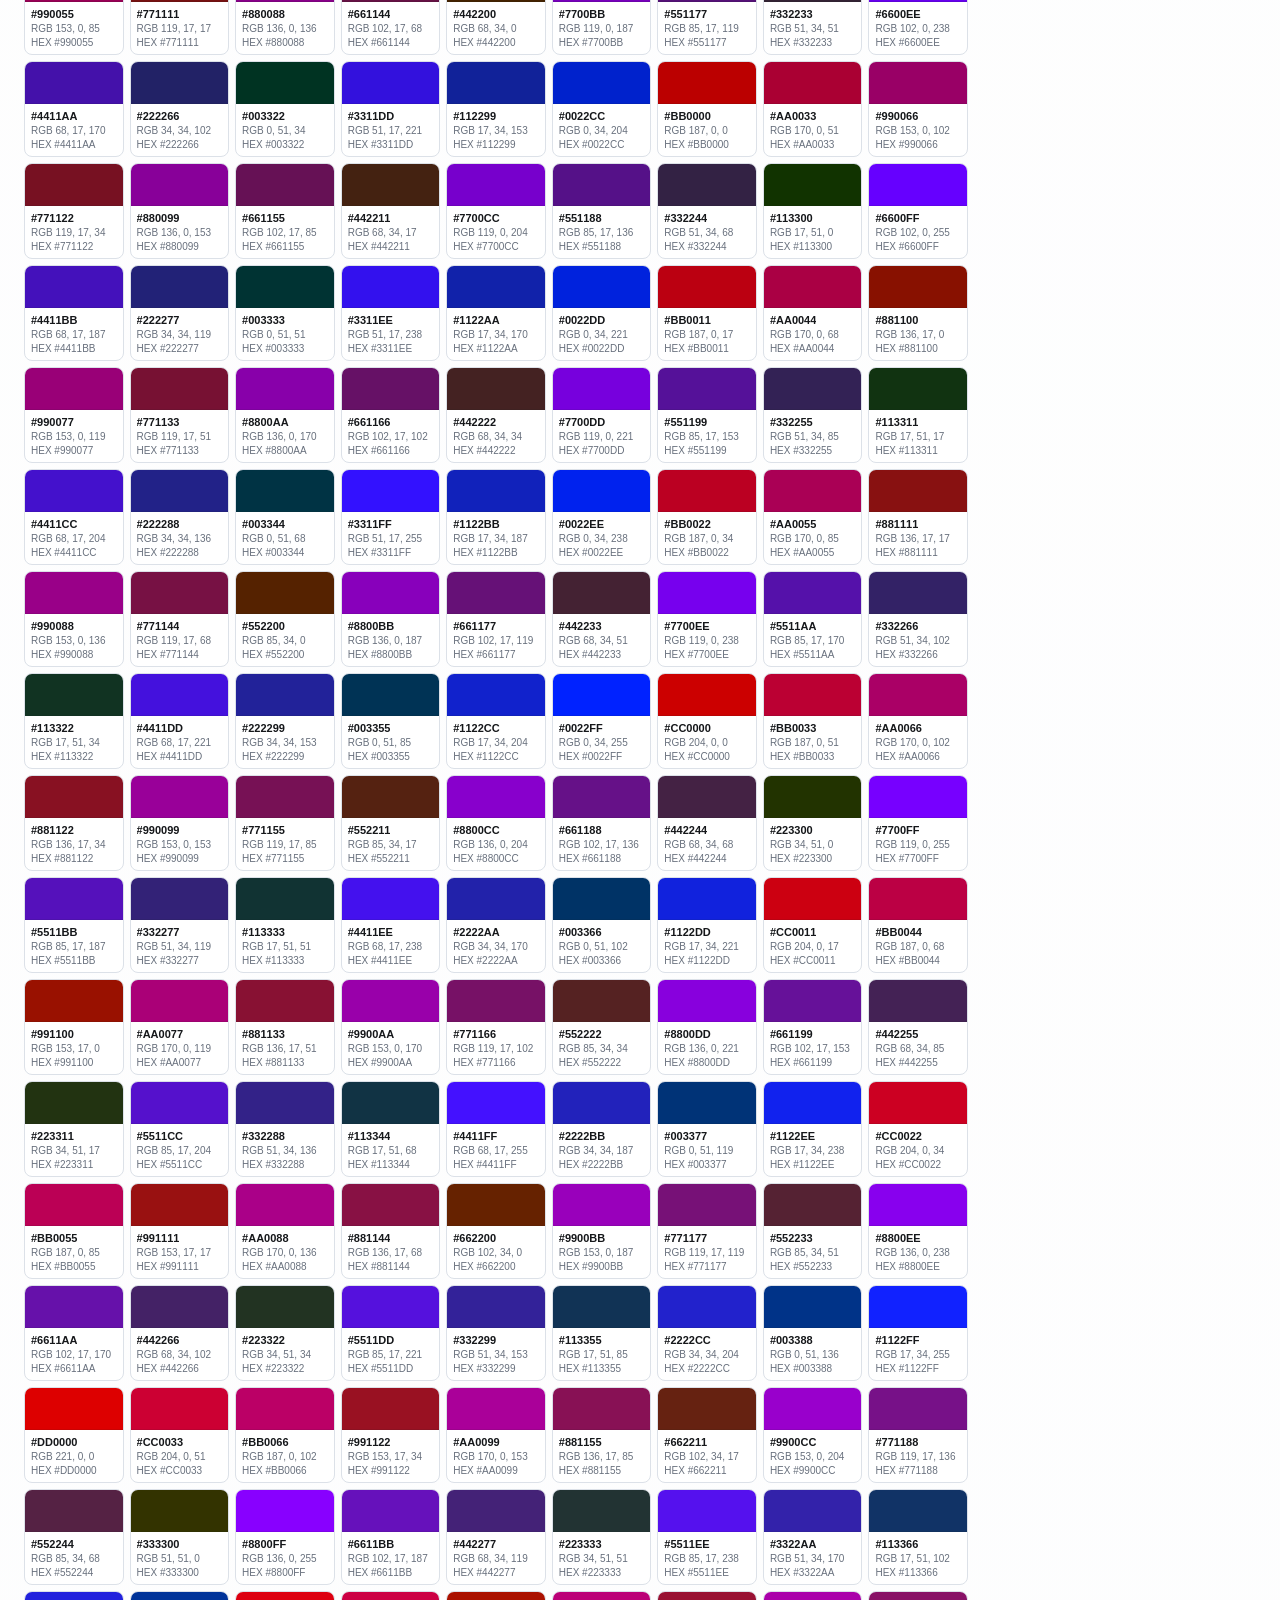
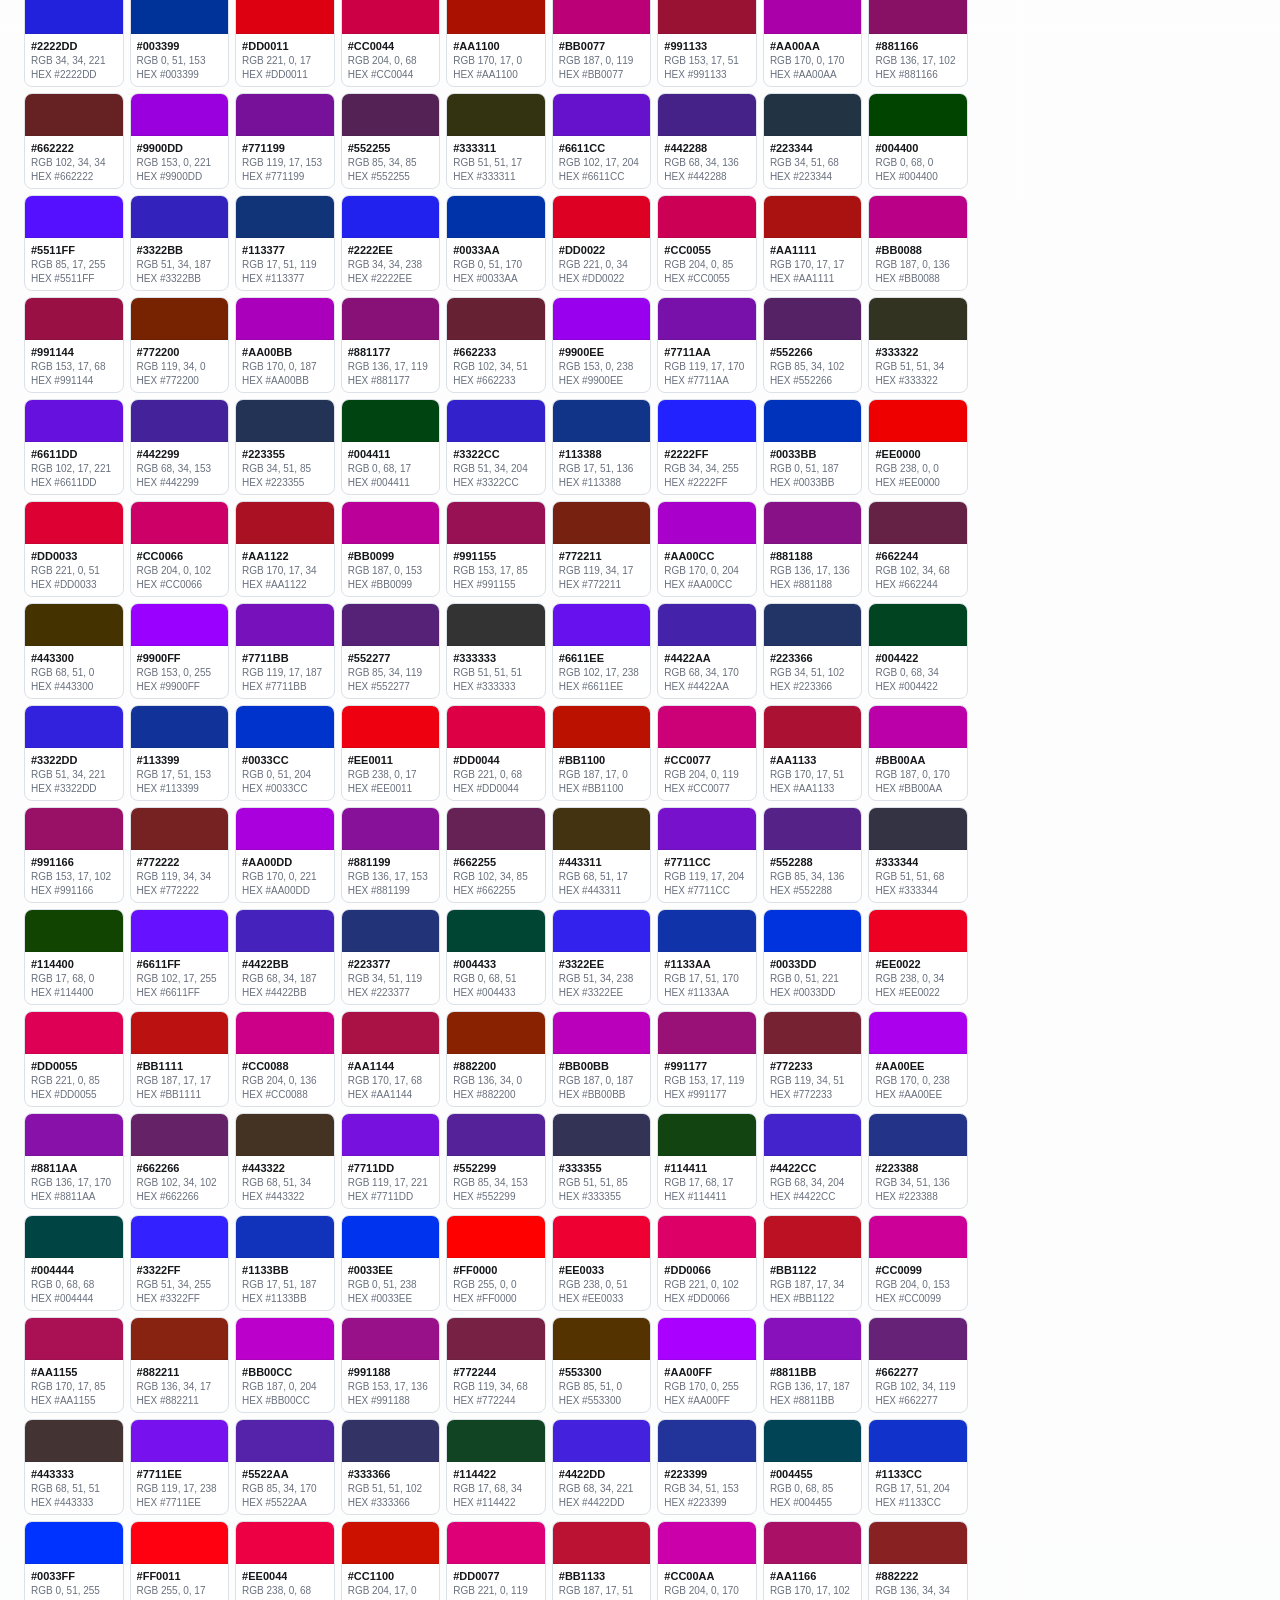
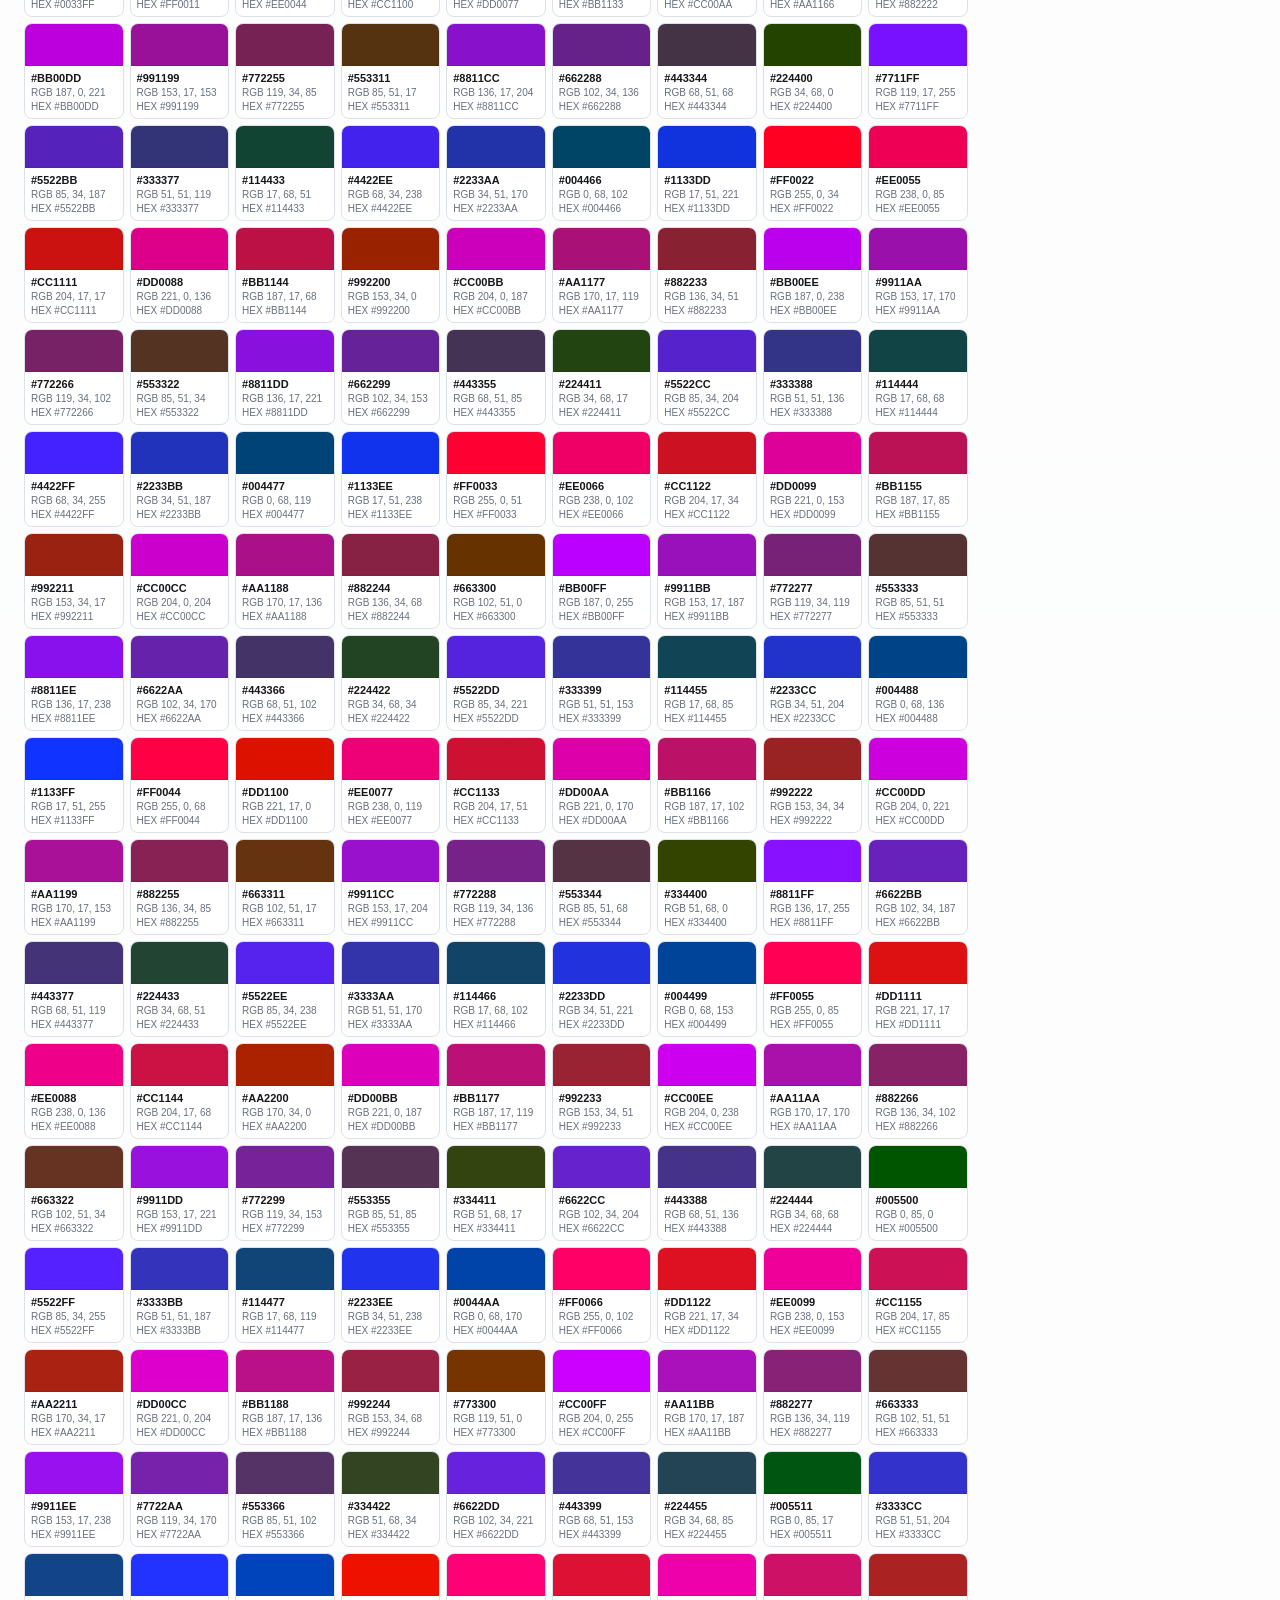
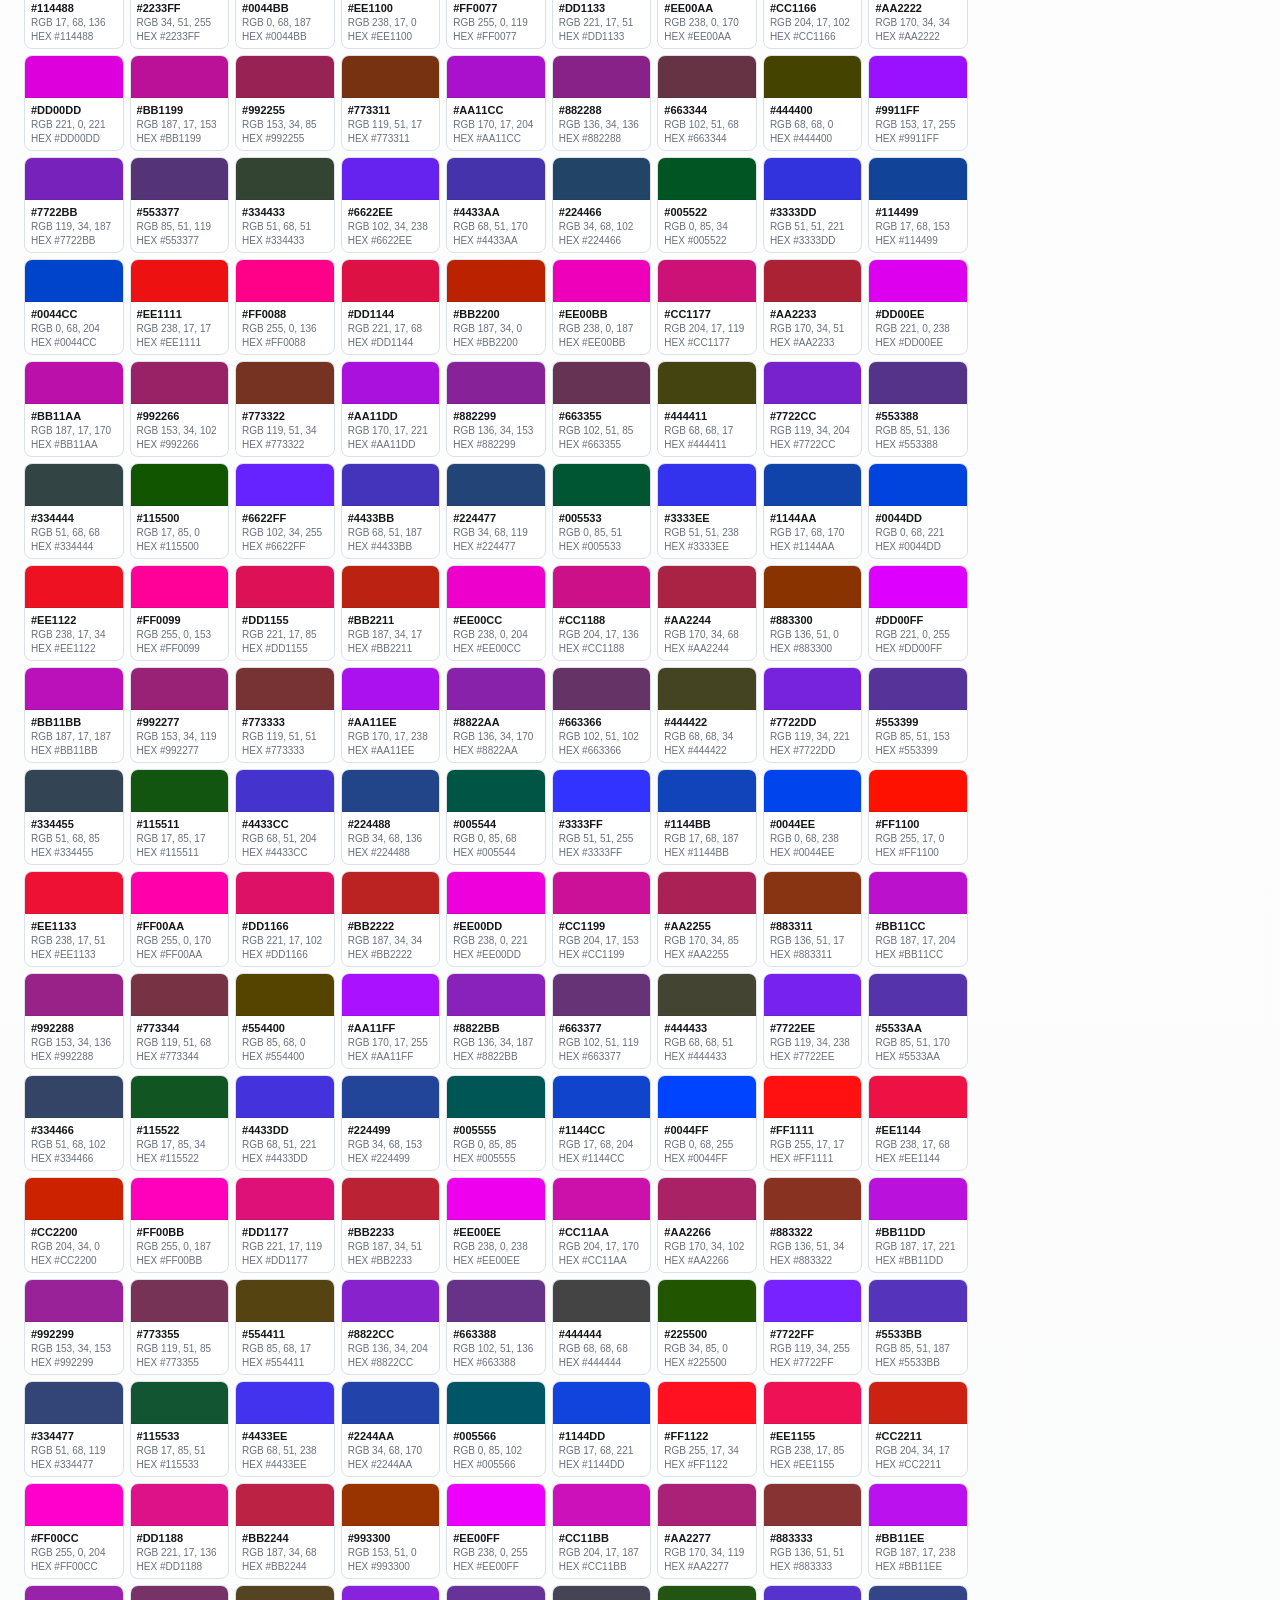
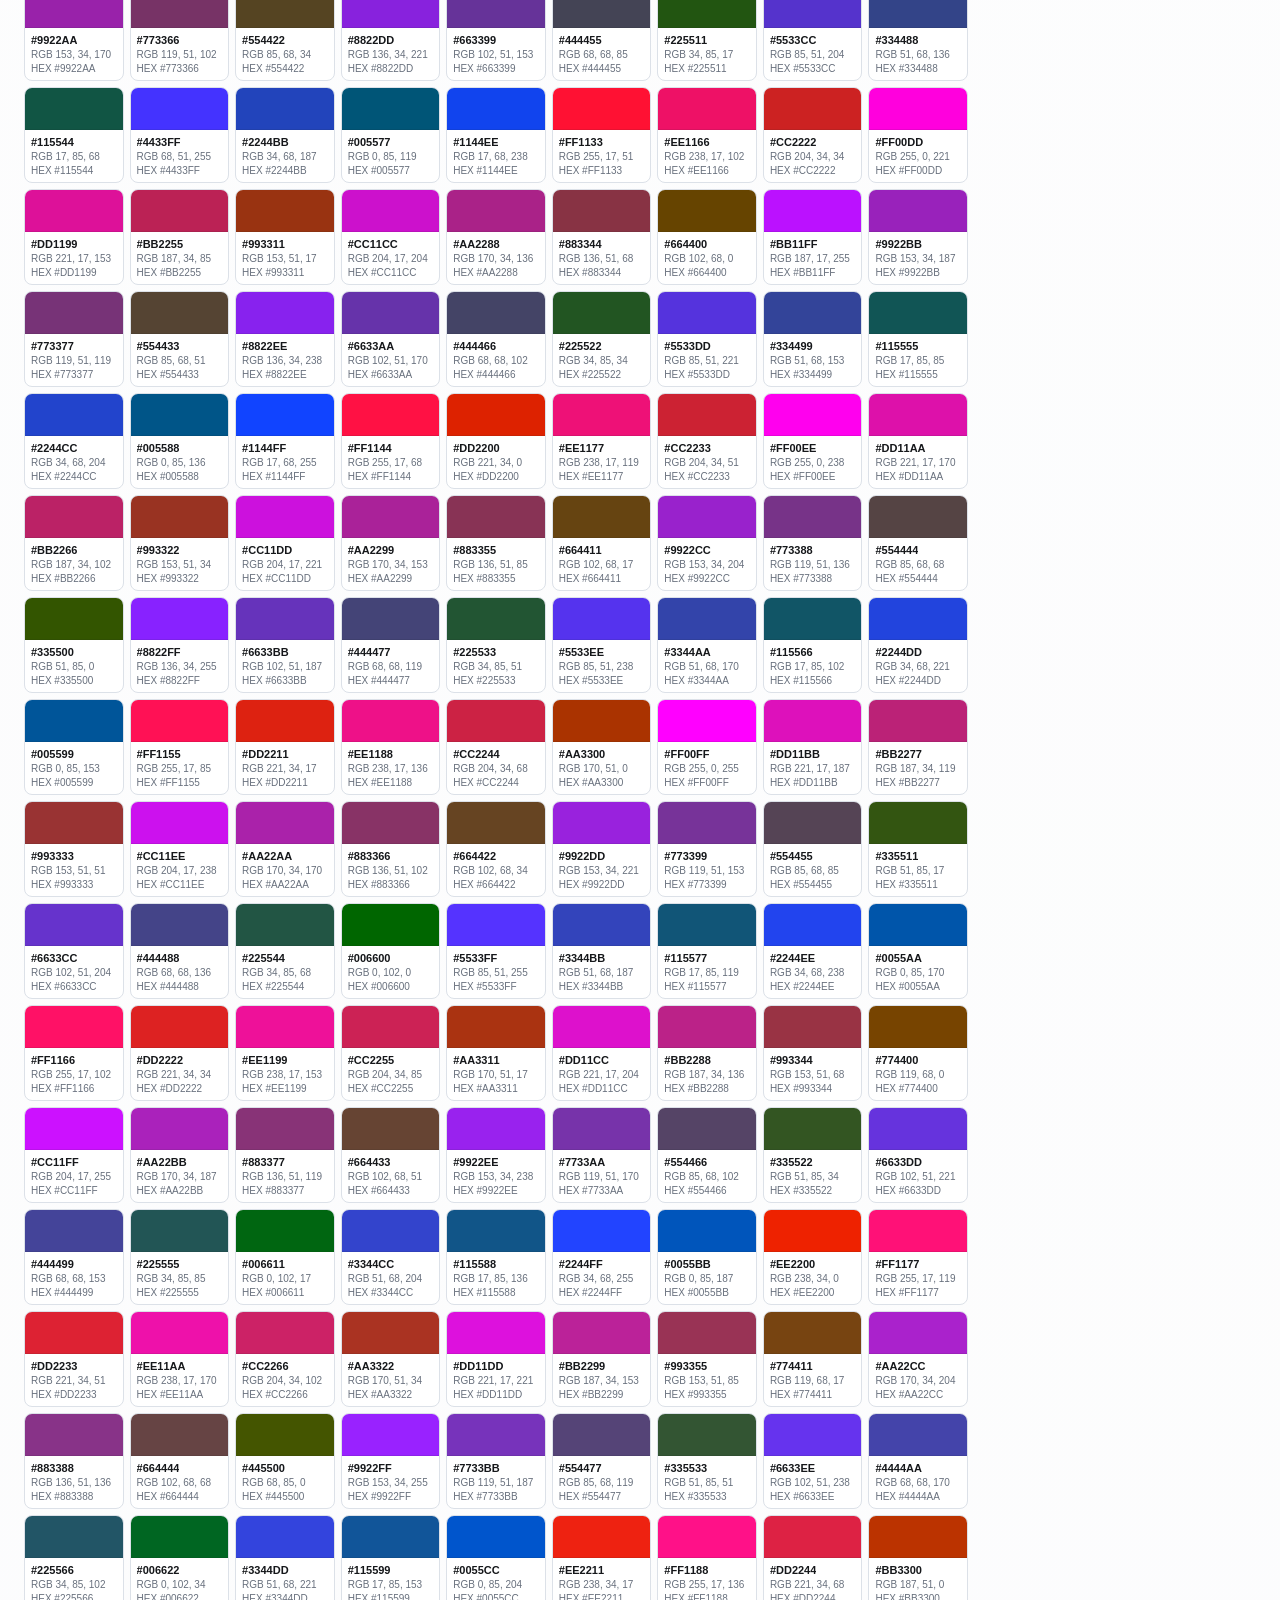
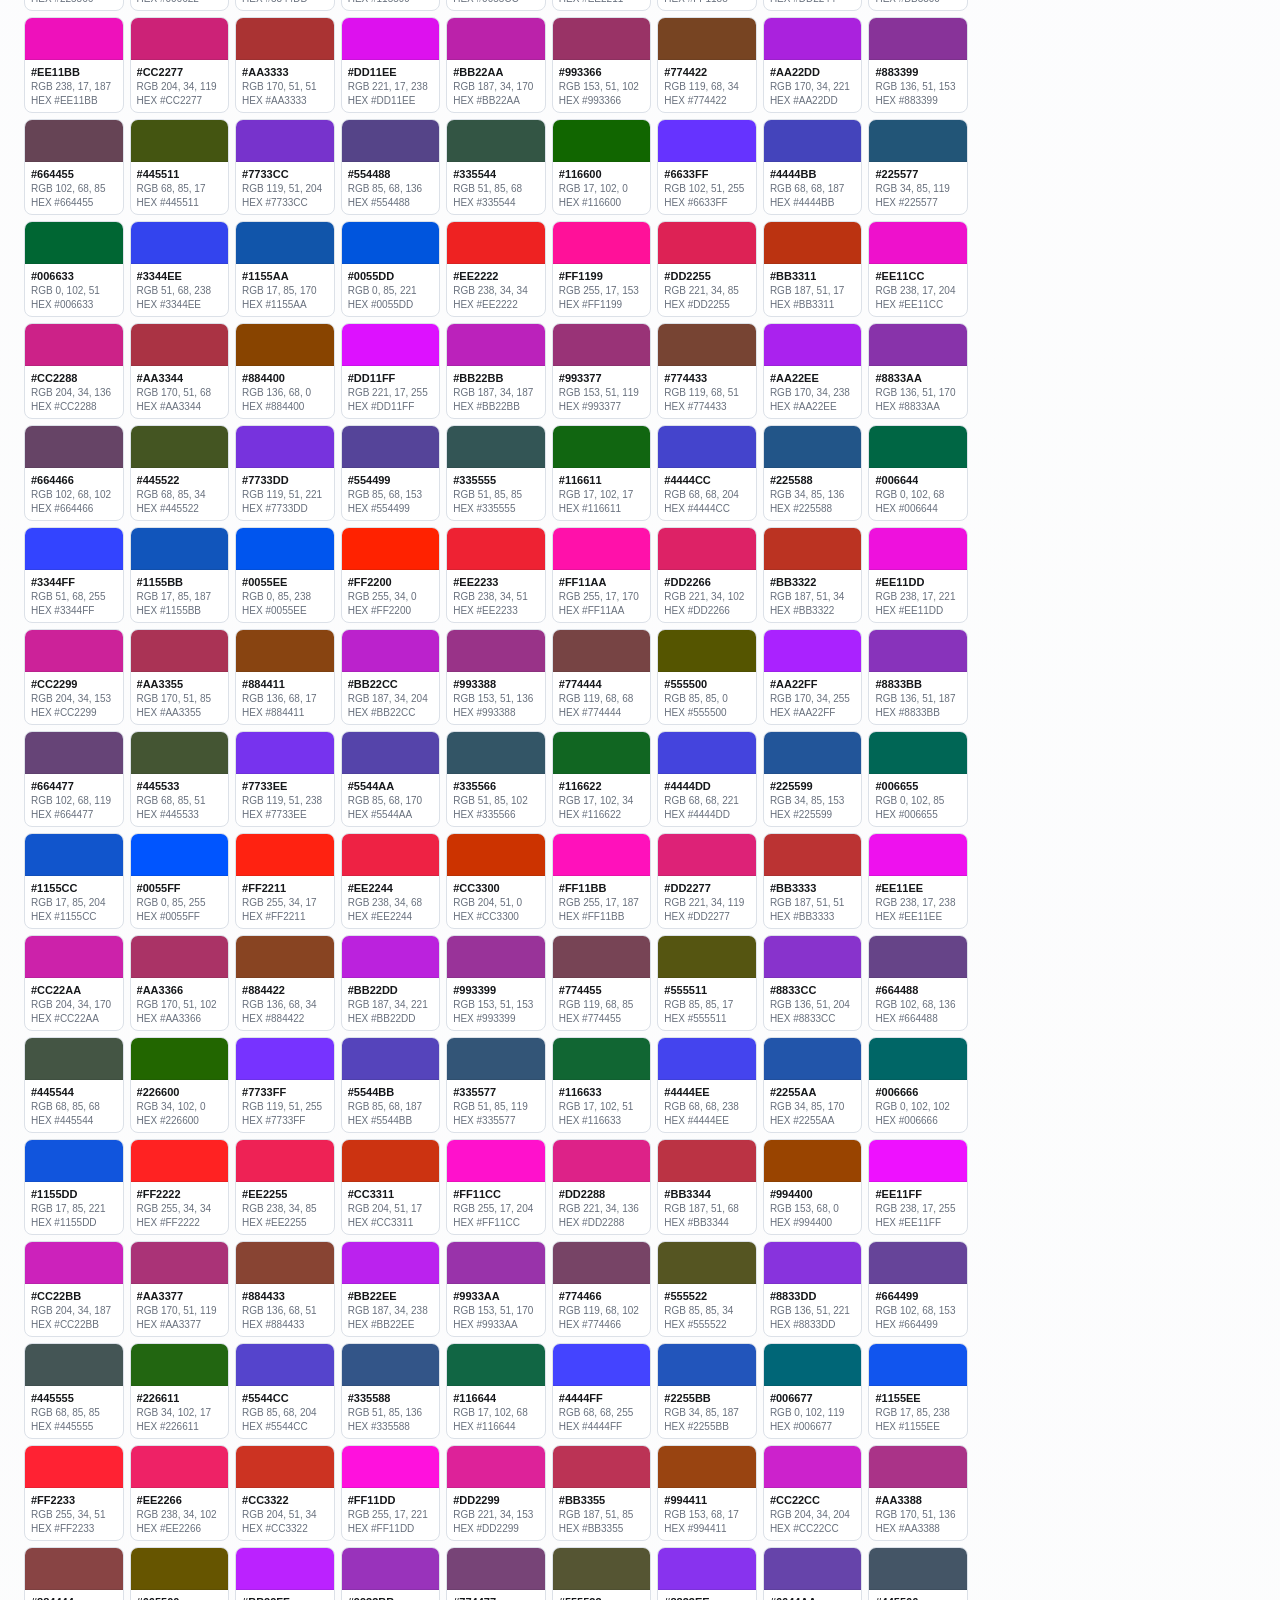
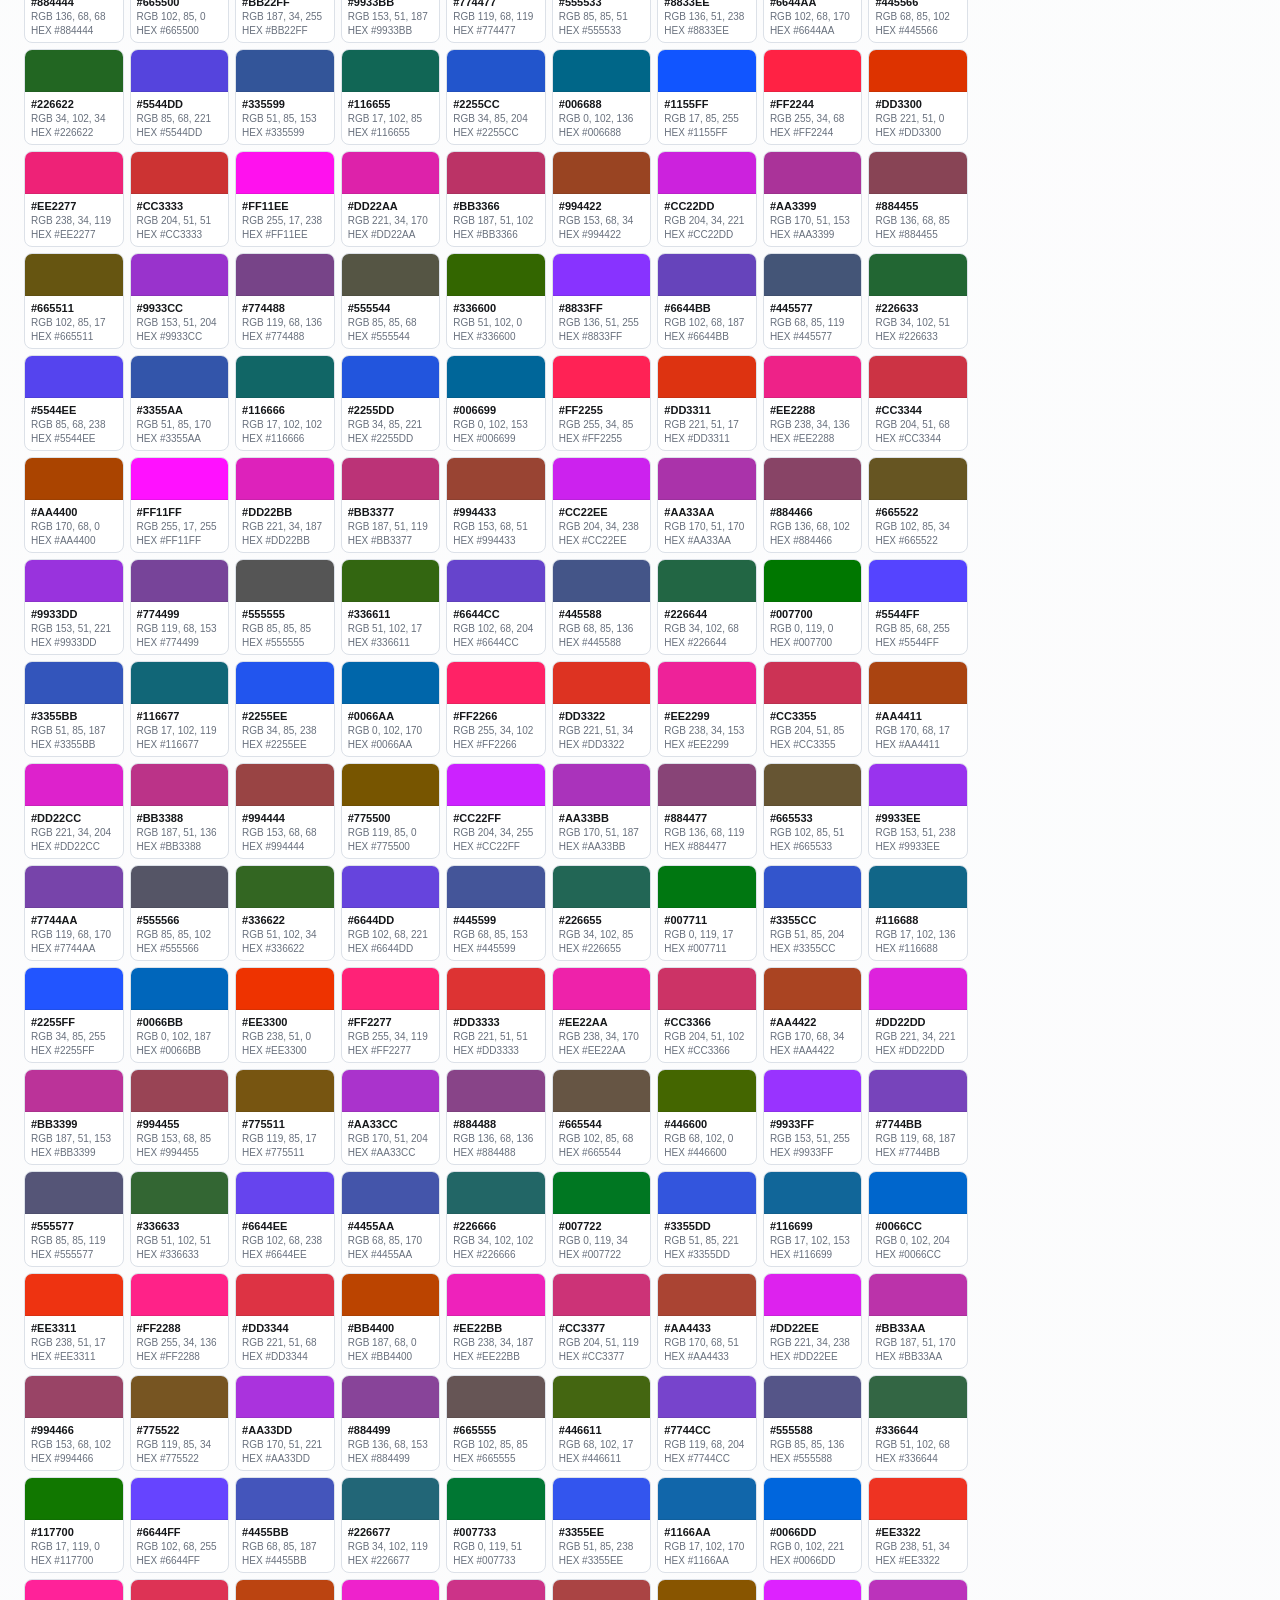
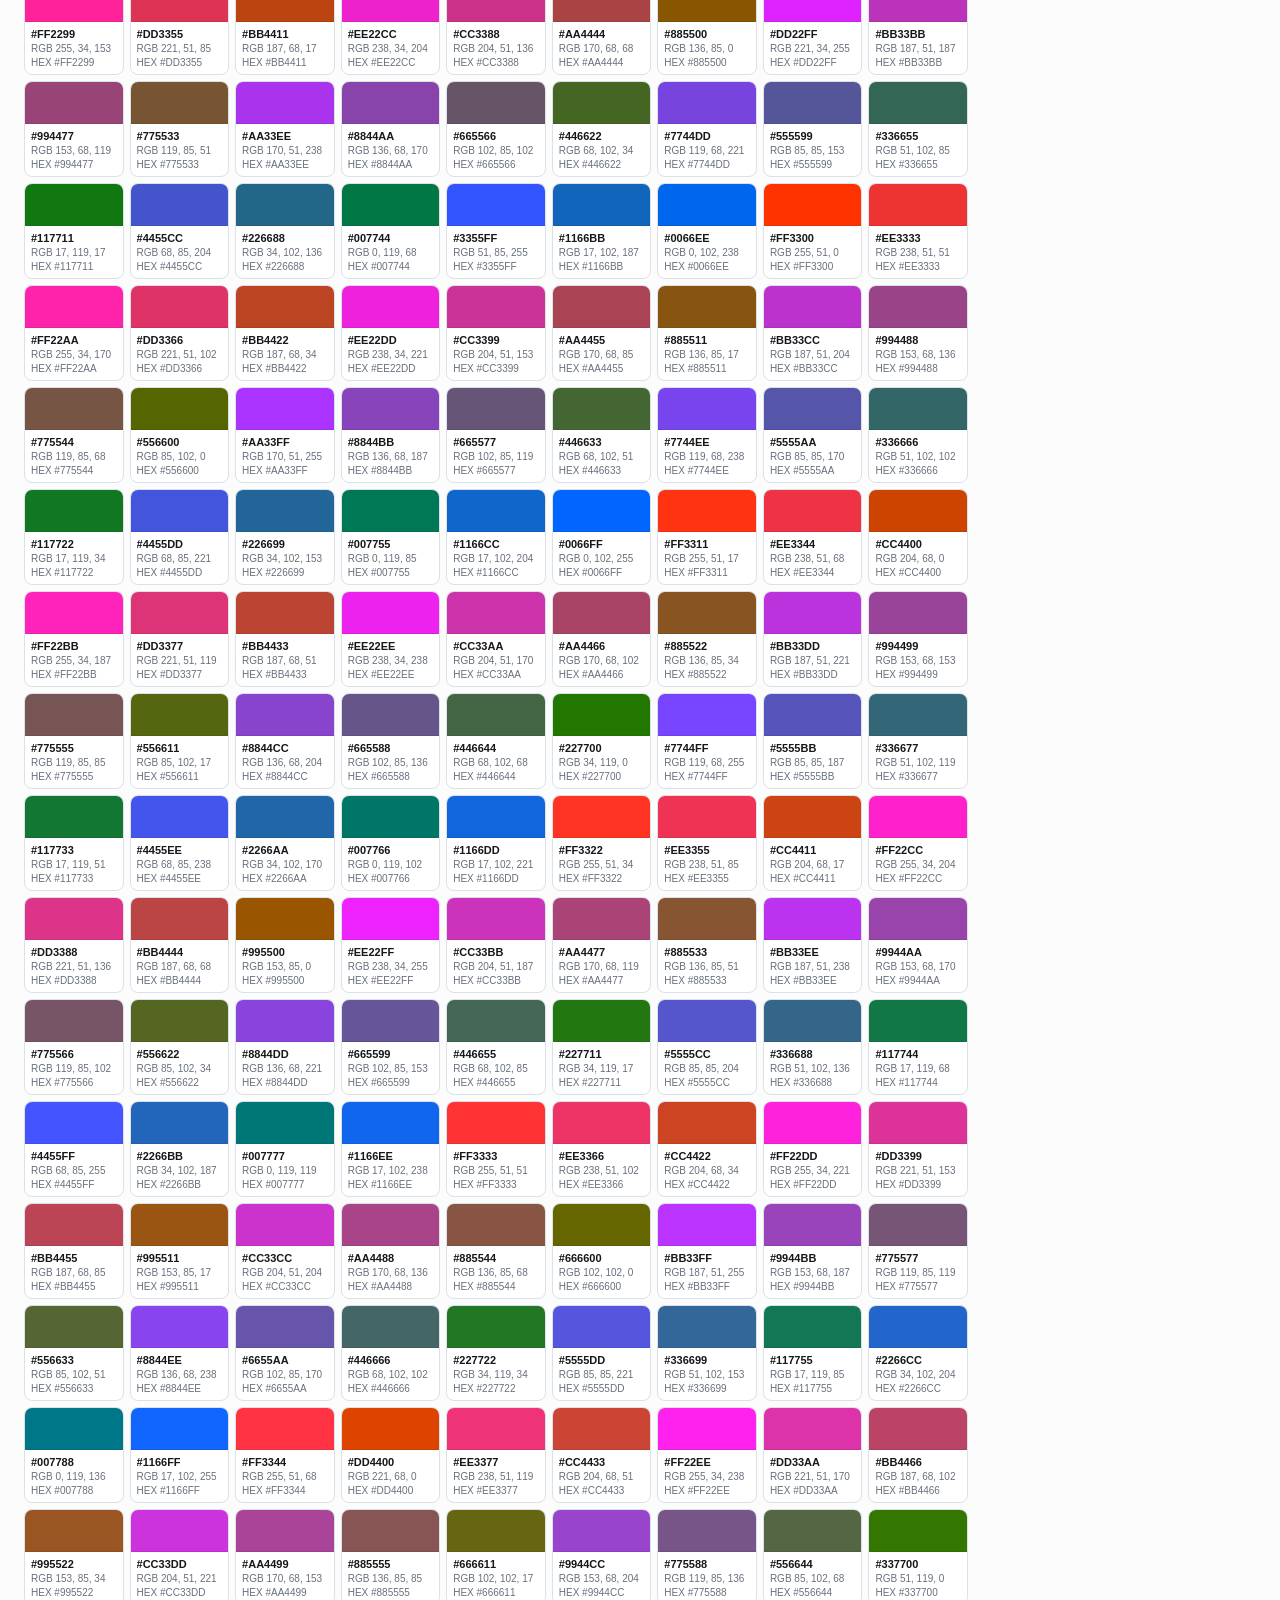
==== commit 93bfdae6: "Add layered Apple icon export workflow" ====
--- a/codex/color.html
+++ b/codex/color.html
@@ -4,388 +4,15 @@
   <meta charset="utf-8">
   <meta name="viewport" content="width=device-width, initial-scale=1">
   <title>RGB 颜色工具</title>
-  <style>
-    :root {
-      --bg: #f4fbfc;
-      --panel: #ffffff;
-      --text: #132022;
-      --muted: #66777c;
-      --line: #d5e7eb;
-      --soft-line: #eaf3f5;
-      --accent: #00a9c7;
-      --accent-dark: #00798f;
-      --accent-soft: #e6f8fb;
-      --pantone: #ff7a59;
-      --radius: 8px;
-      --shadow: 0 16px 44px rgba(0, 85, 102, 0.08);
-    }
-
-    * {
-      box-sizing: border-box;
-    }
-
-    body {
-      margin: 0;
-      min-height: 100vh;
-      background:
-        linear-gradient(180deg, rgba(255,255,255,0.82), rgba(244,251,252,0.98)),
-        var(--bg);
-      color: var(--text);
-      font-family: -apple-system, BlinkMacSystemFont, "SF Pro Text", "PingFang SC", "Segoe UI", sans-serif;
-    }
-
-    button,
-    input,
-    select {
-      font: inherit;
-    }
-
-    a {
-      color: inherit;
-      text-decoration: none;
-    }
-
-    .page {
-      max-width: 1280px;
-      margin: 0 auto;
-      padding: 28px 24px 40px;
-    }
-
-    .topbar {
-      display: flex;
-      align-items: flex-end;
-      justify-content: space-between;
-      gap: 20px;
-      padding: 18px 0 24px;
-      border-bottom: 1px solid var(--line);
-    }
-
-    .brand h1 {
-      margin: 0;
-      font-size: clamp(28px, 4vw, 46px);
-      line-height: 1.05;
-      letter-spacing: 0;
-    }
-
-    .brand p {
-      max-width: 760px;
-      margin: 10px 0 0;
-      color: var(--muted);
-      font-size: 14px;
-      line-height: 1.7;
-    }
-
-    .nav {
-      display: flex;
-      gap: 8px;
-      flex-wrap: wrap;
-      justify-content: flex-end;
-    }
-
-    .nav a {
-      display: inline-flex;
-      align-items: center;
-      min-height: 34px;
-      padding: 7px 12px;
-      border: 1px solid var(--line);
-      border-radius: 7px;
-      background: #fff;
-      color: #2f555d;
-      font-size: 13px;
-      font-weight: 650;
-    }
-
-    .content {
-      display: grid;
-      grid-template-columns: minmax(0, 1fr) 260px;
-      gap: 28px;
-      align-items: start;
-      padding-top: 28px;
-    }
-
-    .main {
-      min-width: 0;
-    }
-
-    .section-title {
-      display: flex;
-      align-items: center;
-      justify-content: space-between;
-      gap: 14px;
-      margin-bottom: 14px;
-    }
-
-    .section-title h2 {
-      margin: 0;
-      font-size: 18px;
-      letter-spacing: 0;
-    }
-
-    .section-title span {
-      color: var(--muted);
-      font-size: 13px;
-      text-align: right;
-    }
-
-    .control-panel {
-      display: grid;
-      grid-template-columns: repeat(4, minmax(0, 1fr));
-      gap: 10px;
-      margin-bottom: 14px;
-      padding: 14px;
-      border: 1px solid var(--line);
-      border-radius: var(--radius);
-      background: rgba(255, 255, 255, 0.82);
-      box-shadow: var(--shadow);
-    }
-
-    .field {
-      display: grid;
-      gap: 6px;
-    }
-
-    .field label {
-      color: #2f555d;
-      font-size: 12px;
-      font-weight: 750;
-    }
-
-    .field input,
-    .field select {
-      width: 100%;
-      min-height: 36px;
-      padding: 6px 9px;
-      border: 1px solid var(--line);
-      border-radius: 7px;
-      background: #fff;
-      color: var(--text);
-    }
-
-    .button-row {
-      display: flex;
-      align-items: end;
-      gap: 8px;
-    }
-
-    .button {
-      min-height: 36px;
-      padding: 7px 12px;
-      border: 1px solid var(--accent);
-      border-radius: 7px;
-      background: var(--accent);
-      color: #fff;
-      cursor: pointer;
-      font-weight: 750;
-    }
-
-    .button.secondary {
-      border-color: var(--line);
-      background: #fff;
-      color: #2f555d;
-    }
-
-    .summary {
-      display: grid;
-      grid-template-columns: repeat(3, minmax(0, 1fr));
-      gap: 10px;
-      margin-bottom: 14px;
-    }
-
-    .summary-card {
-      padding: 12px;
-      border: 1px solid var(--line);
-      border-radius: var(--radius);
-      background: #fff;
-      box-shadow: var(--shadow);
-    }
-
-    .summary-card b {
-      display: block;
-      margin-bottom: 4px;
-      font-size: 18px;
-      font-variant-numeric: tabular-nums;
-    }
-
-    .summary-card span {
-      color: var(--muted);
-      font-size: 12px;
-    }
-
-    .palette {
-      display: grid;
-      grid-template-columns: repeat(auto-fill, minmax(92px, 1fr));
-      gap: 6px;
-    }
-
-    .color-card {
-      overflow: hidden;
-      border: 1px solid var(--line);
-      border-radius: var(--radius);
-      background: var(--panel);
-    }
-
-    .color-card.pantone {
-      border-color: var(--pantone);
-      box-shadow: 0 0 0 2px rgba(255, 122, 89, 0.16), var(--shadow);
-    }
-
-    .swatch {
-      height: 42px;
-      border-bottom: 1px solid rgba(19, 32, 34, 0.1);
-      background: var(--color);
-    }
-
-    .color-info {
-      display: grid;
-      gap: 3px;
-      padding: 6px;
-    }
-
-    .color-name {
-      display: flex;
-      align-items: center;
-      justify-content: space-between;
-      gap: 6px;
-      min-width: 0;
-    }
-
-    .color-name strong {
-      overflow: hidden;
-      font-size: 11px;
-      text-overflow: ellipsis;
-      white-space: nowrap;
-    }
-
-    .rgb,
-    .hex {
-      color: var(--muted);
-      font-size: 10px;
-      font-variant-numeric: tabular-nums;
-      white-space: nowrap;
-    }
-
-    .tag {
-      flex: 0 0 auto;
-      padding: 3px 6px;
-      border: 1px solid rgba(255, 122, 89, 0.42);
-      border-radius: 999px;
-      background: #fff1ec;
-      color: #ba3a1f;
-      font-size: 10px;
-      font-weight: 850;
-      letter-spacing: 0;
-    }
-
-    .pantone-strip {
-      display: grid;
-      grid-template-columns: repeat(6, minmax(0, 1fr));
-      gap: 10px;
-      margin: 18px 0 0;
-      padding-top: 14px;
-      border-top: 1px solid var(--line);
-    }
-
-    .note {
-      margin: 18px 0 0;
-      padding: 12px 14px;
-      border-left: 3px solid var(--accent);
-      background: rgba(255, 255, 255, 0.72);
-      color: #47636a;
-      font-size: 12px;
-      line-height: 1.65;
-    }
-
-    .ad-space {
-      position: sticky;
-      top: 24px;
-      min-height: calc(100vh - 96px);
-      padding-left: 22px;
-      border-left: 1px solid var(--line);
-    }
-
-    .ad-line {
-      height: 100%;
-      min-height: 560px;
-      border: 1px dashed #bddce2;
-      border-radius: var(--radius);
-      background:
-        linear-gradient(180deg, rgba(255,255,255,0.76), rgba(255,255,255,0.34)),
-        repeating-linear-gradient(0deg, transparent 0 34px, rgba(0, 169, 199, 0.05) 34px 35px);
-    }
-
-    @media (max-width: 1120px) {
-      .palette,
-      .pantone-strip {
-        grid-template-columns: repeat(4, minmax(0, 1fr));
-      }
-
-      .control-panel {
-        grid-template-columns: repeat(2, minmax(0, 1fr));
-      }
-    }
-
-    @media (max-width: 900px) {
-      .topbar {
-        display: block;
-      }
-
-      .nav {
-        justify-content: flex-start;
-        margin-top: 18px;
-      }
-
-      .content {
-        grid-template-columns: 1fr;
-      }
-
-      .ad-space {
-        position: static;
-        min-height: 120px;
-        padding-left: 0;
-        padding-top: 18px;
-        border-left: 0;
-        border-top: 1px solid var(--line);
-      }
-
-      .ad-line {
-        min-height: 120px;
-      }
-    }
-
-    @media (max-width: 640px) {
-      .page {
-        padding: 18px 14px 28px;
-      }
-
-      .section-title,
-      .summary {
-        display: block;
-      }
-
-      .summary-card {
-        margin-bottom: 10px;
-      }
-
-      .control-panel,
-      .palette,
-      .pantone-strip {
-        grid-template-columns: 1fr;
-      }
-
-      .section-title span {
-        display: block;
-        margin-top: 6px;
-        text-align: left;
-      }
-    }
-  </style>
+  <link rel="stylesheet" href="assets/css/shared.css">
+  <link rel="stylesheet" href="assets/css/color.css">
 </head>
 <body>
-  <main class="page">
+  <main class="page color-page">
     <header class="topbar">
       <div class="brand">
         <h1>RGB 颜色工具</h1>
-        <p>按 RGB 全色域均匀采样列举颜色方块，显示 RGB 与 HEX。每个通道采样 16 个数，一次展示 4,096 个覆盖全色域的颜色。</p>
+        <p>浏览 RGB 色块、HEX 值和 Pantone 近似色，快速查找界面用色。</p>
       </div>
       <nav class="nav" aria-label="页面导航">
         <a href="tools.html">工具集</a>
@@ -398,7 +25,7 @@
       <section class="main" aria-label="颜色列表">
         <div class="section-title">
           <h2 id="palette">RGB 色块</h2>
-          <span id="rangeLabel">全色域采样：R/G/B 每个通道 16 档</span>
+          <span id="rangeLabel">4,096 个色块</span>
         </div>
 
         <div class="summary">
@@ -408,163 +35,29 @@
           </div>
           <div class="summary-card">
             <b id="stepInfo">32</b>
-            <span>每个通道采样数量</span>
+            <span>通道档位</span>
           </div>
           <div class="summary-card">
             <b id="visibleRange">#000000 - #FFFFFF</b>
-            <span>采样 HEX 范围</span>
+            <span>HEX 范围</span>
           </div>
         </div>
 
         <div class="palette" id="colorGrid"></div>
 
-        <p class="note">这里不翻页。RGB 三个通道各采样 16 个数，并包含 0 与 255 两端，组合成 4,096 个色块；色块按感知亮度从暗到亮排列。</p>
-
-        <div class="section-title" style="margin-top: 24px;">
+        <div class="section-title secondary-title">
           <h2>Pantone 近似色标注</h2>
-          <span>用橙色边框标注 Pantone 参考色</span>
+          <span>Pantone 参考色</span>
         </div>
         <div class="pantone-strip" id="pantoneStrip"></div>
-        <p class="note">Pantone 色块为常见公开近似 RGB / HEX，用于界面参考和视觉标注；正式印刷、品牌交付或商用色彩匹配应以 Pantone 官方色卡或授权库为准。</p>
       </section>
 
-      <aside class="ad-space" aria-label="广告预留区域">
+      <aside class="ad-space" aria-label="侧栏区域">
         <div class="ad-line"></div>
       </aside>
     </div>
   </main>
 
-  <script>
-    const CHANNEL_SAMPLE_COUNT = 16;
-    const CHANNEL_VALUES = Array.from(
-      { length: CHANNEL_SAMPLE_COUNT },
-      (_, index) => Math.round(index * 255 / (CHANNEL_SAMPLE_COUNT - 1))
-    );
-    const colorGrid = document.getElementById('colorGrid');
-    const pantoneStrip = document.getElementById('pantoneStrip');
-    const totalCount = document.getElementById('totalCount');
-    const stepInfo = document.getElementById('stepInfo');
-    const visibleRange = document.getElementById('visibleRange');
-    const rangeLabel = document.getElementById('rangeLabel');
-
-    const pantoneColors = [
-      { name: 'Peach Fuzz 13-1023', rgb: [255, 190, 152] },
-      { name: 'Viva Magenta 18-1750', rgb: [190, 52, 85] },
-      { name: 'Very Peri 17-3938', rgb: [102, 103, 171] },
-      { name: 'Illuminating 13-0647', rgb: [245, 223, 77] },
-      { name: 'Ultimate Gray 17-5104', rgb: [147, 149, 151] },
-      { name: 'Classic Blue 19-4052', rgb: [15, 76, 129] },
-      { name: 'Living Coral 16-1546', rgb: [255, 111, 97] },
-      { name: 'Ultra Violet 18-3838', rgb: [95, 75, 139] },
-      { name: 'Greenery 15-0343', rgb: [136, 176, 75] },
-      { name: 'Rose Quartz 13-1520', rgb: [247, 202, 201] },
-      { name: 'Serenity 15-3919', rgb: [146, 168, 209] },
-      { name: 'Marsala 18-1438', rgb: [149, 82, 81] },
-      { name: 'Radiant Orchid 18-3224', rgb: [181, 101, 167] },
-      { name: 'Emerald 17-5641', rgb: [0, 155, 119] },
-      { name: 'Tangerine Tango 17-1463', rgb: [221, 65, 36] },
-      { name: 'Honeysuckle 18-2120', rgb: [214, 80, 118] },
-      { name: 'Turquoise 15-5519', rgb: [69, 181, 170] },
-      { name: 'Mimosa 14-0848', rgb: [239, 192, 80] },
-      { name: 'Blue Iris 18-3943', rgb: [91, 94, 166] },
-      { name: 'Chili Pepper 19-1557', rgb: [155, 27, 48] },
-      { name: 'Sand Dollar 13-1106', rgb: [223, 207, 190] },
-      { name: 'Blue Turquoise 15-5217', rgb: [85, 180, 176] },
-      { name: 'Tigerlily 17-1456', rgb: [225, 93, 68] },
-      { name: 'Aqua Sky 14-4811', rgb: [127, 205, 205] },
-      { name: 'True Red 19-1664', rgb: [188, 36, 60] },
-      { name: 'Fuchsia Rose 17-2031', rgb: [195, 68, 122] },
-      { name: 'Cerulean 15-4020', rgb: [155, 183, 212] },
-      { name: 'PANTONE 306 C', rgb: [0, 181, 226] },
-      { name: 'PANTONE 3252 C', rgb: [44, 213, 196] },
-      { name: 'PANTONE 320 C', rgb: [0, 156, 166] },
-      { name: 'PANTONE 3115 C', rgb: [0, 193, 213] }
-    ];
-
-    const pantoneByHex = new Map(
-      pantoneColors.map((item) => [rgbToHex(...item.rgb), item.name])
-    );
-
-    function formatNumber(value) {
-      return new Intl.NumberFormat('en-US').format(value);
-    }
-
-    function toHex(value) {
-      return value.toString(16).padStart(2, '0').toUpperCase();
-    }
-
-    function rgbToHex(r, g, b) {
-      return `#${toHex(r)}${toHex(g)}${toHex(b)}`;
-    }
-
-    function luminance(r, g, b) {
-      return r * 0.2126 + g * 0.7152 + b * 0.0722;
-    }
-
-    function hue(r, g, b) {
-      const max = Math.max(r, g, b);
-      const min = Math.min(r, g, b);
-      const delta = max - min;
-      if (delta === 0) return 0;
-      if (max === r) return ((g - b) / delta + (g < b ? 6 : 0)) * 60;
-      if (max === g) return ((b - r) / delta + 2) * 60;
-      return ((r - g) / delta + 4) * 60;
-    }
-
-    function colorCard(r, g, b, name = null) {
-      const hex = rgbToHex(r, g, b);
-      const pantoneName = name || pantoneByHex.get(hex);
-      const isPantone = Boolean(pantoneName);
-      return `
-        <article class="color-card${isPantone ? ' pantone' : ''}" style="--color: rgb(${r}, ${g}, ${b});">
-          <div class="swatch"></div>
-          <div class="color-info">
-            <div class="color-name">
-              <strong>${pantoneName || hex}</strong>
-              ${isPantone ? '<span class="tag">Pantone</span>' : ''}
-            </div>
-            <div class="rgb">RGB ${r}, ${g}, ${b}</div>
-            <div class="hex">HEX ${hex}</div>
-          </div>
-        </article>
-      `;
-    }
-
-    function renderPantoneStrip() {
-      pantoneStrip.innerHTML = pantoneColors
-        .map((item) => colorCard(...item.rgb, item.name))
-        .join('');
-    }
-
-    function renderSamples() {
-      const samples = [];
-      for (const r of CHANNEL_VALUES) {
-        for (const g of CHANNEL_VALUES) {
-          for (const b of CHANNEL_VALUES) {
-            samples.push({ r, g, b, luminance: luminance(r, g, b), hue: hue(r, g, b) });
-          }
-        }
-      }
-
-      samples.sort((a, b) => (
-        a.luminance - b.luminance ||
-        a.hue - b.hue ||
-        a.r - b.r ||
-        a.g - b.g ||
-        a.b - b.b
-      ));
-
-      const cards = samples.map((item) => colorCard(item.r, item.g, item.b));
-
-      colorGrid.innerHTML = cards.join('');
-      totalCount.textContent = formatNumber(cards.length);
-      stepInfo.textContent = CHANNEL_SAMPLE_COUNT;
-      visibleRange.textContent = `${rgbToHex(0, 0, 0)} - ${rgbToHex(255, 255, 255)}`;
-      rangeLabel.textContent = '全色域采样：R/G/B 每个通道 16 档';
-    }
-
-    renderPantoneStrip();
-    renderSamples();
-  </script>
+  <script src="assets/js/color.js"></script>
 </body>
 </html>
--- a/codex/assets/css/shared.css
+++ b/codex/assets/css/shared.css
@@ -0,0 +1,248 @@
+:root {
+  color-scheme: light;
+  --bg: #f6f7f9;
+  --panel: #ffffff;
+  --text: #15171a;
+  --muted: #68707d;
+  --line: #dce1e8;
+  --soft-line: #eef1f5;
+  --accent: #0a84ff;
+  --accent-dark: #0067d5;
+  --accent-soft: #eaf4ff;
+  --warn: #b45309;
+  --radius: 8px;
+  --shadow: 0 14px 42px rgba(20, 31, 49, 0.08);
+}
+
+* {
+  box-sizing: border-box;
+}
+
+body {
+  margin: 0;
+  min-height: 100vh;
+  background:
+    linear-gradient(180deg, rgba(255, 255, 255, 0.88), rgba(246, 247, 249, 0.98)),
+    var(--bg);
+  color: var(--text);
+  font-family: -apple-system, BlinkMacSystemFont, "SF Pro Text", "PingFang SC", "Segoe UI", sans-serif;
+}
+
+button,
+input,
+select {
+  font: inherit;
+}
+
+a {
+  color: inherit;
+  text-decoration: none;
+}
+
+.page {
+  max-width: 1280px;
+  margin: 0 auto;
+  padding: 28px 24px 40px;
+}
+
+.topbar {
+  display: flex;
+  align-items: flex-end;
+  justify-content: space-between;
+  gap: 20px;
+  padding: 18px 0 24px;
+  border-bottom: 1px solid var(--line);
+}
+
+.brand h1 {
+  margin: 0;
+  font-size: clamp(28px, 4vw, 46px);
+  line-height: 1.05;
+  letter-spacing: 0;
+}
+
+.brand p {
+  max-width: 760px;
+  margin: 10px 0 0;
+  color: var(--muted);
+  font-size: 14px;
+  line-height: 1.7;
+}
+
+.nav {
+  display: flex;
+  flex-wrap: wrap;
+  justify-content: flex-end;
+  gap: 8px;
+}
+
+.nav a {
+  display: inline-flex;
+  align-items: center;
+  min-height: 34px;
+  padding: 7px 12px;
+  border: 1px solid var(--line);
+  border-radius: 7px;
+  background: var(--panel);
+  color: #344054;
+  font-size: 13px;
+  font-weight: 650;
+}
+
+.nav a:hover {
+  border-color: rgba(10, 132, 255, 0.42);
+  color: var(--accent-dark);
+}
+
+.content {
+  display: grid;
+  grid-template-columns: minmax(0, 1fr) 260px;
+  gap: 28px;
+  align-items: start;
+  padding-top: 28px;
+}
+
+.main {
+  min-width: 0;
+}
+
+.section-title {
+  display: flex;
+  align-items: center;
+  justify-content: space-between;
+  gap: 14px;
+  margin-bottom: 14px;
+}
+
+.section-title h2 {
+  margin: 0;
+  font-size: 18px;
+  letter-spacing: 0;
+}
+
+.section-title span {
+  color: var(--muted);
+  font-size: 13px;
+  text-align: right;
+}
+
+.panel {
+  border: 1px solid var(--line);
+  border-radius: var(--radius);
+  background: var(--panel);
+  box-shadow: var(--shadow);
+}
+
+.panel h2 {
+  margin: 0;
+  padding: 16px 16px 0;
+  font-size: 15px;
+  letter-spacing: 0;
+}
+
+.panel-body {
+  padding: 16px;
+}
+
+.button {
+  display: inline-flex;
+  align-items: center;
+  justify-content: center;
+  min-height: 40px;
+  padding: 8px 12px;
+  border: 1px solid var(--accent);
+  border-radius: 7px;
+  background: var(--accent);
+  color: #fff;
+  cursor: pointer;
+  font-weight: 750;
+  transition: transform 120ms ease, background 120ms ease, border-color 120ms ease;
+}
+
+.button:hover {
+  background: var(--accent-dark);
+}
+
+.button:active {
+  transform: translateY(1px);
+}
+
+.button.secondary {
+  border-color: var(--line);
+  background: var(--panel);
+  color: #1c2633;
+}
+
+.button.secondary:hover {
+  background: #f4f6f9;
+}
+
+.button:disabled {
+  border-color: transparent;
+  background: #d7dde6;
+  color: #7c8797;
+  cursor: not-allowed;
+  transform: none;
+}
+
+.ad-space {
+  position: sticky;
+  top: 24px;
+  min-height: calc(100vh - 96px);
+  padding-left: 22px;
+  border-left: 1px solid var(--line);
+}
+
+.ad-line {
+  height: 100%;
+  min-height: 560px;
+  border: 1px dashed #cfd6e2;
+  border-radius: var(--radius);
+  background:
+    linear-gradient(180deg, rgba(255, 255, 255, 0.72), rgba(255, 255, 255, 0.28)),
+    repeating-linear-gradient(0deg, transparent 0 34px, rgba(15, 23, 42, 0.035) 34px 35px);
+}
+
+@media (max-width: 900px) {
+  .topbar {
+    display: block;
+  }
+
+  .nav {
+    justify-content: flex-start;
+    margin-top: 18px;
+  }
+
+  .content {
+    grid-template-columns: 1fr;
+  }
+
+  .ad-space {
+    position: static;
+    min-height: 120px;
+    padding-top: 18px;
+    padding-left: 0;
+    border-top: 1px solid var(--line);
+    border-left: 0;
+  }
+
+  .ad-line {
+    min-height: 120px;
+  }
+}
+
+@media (max-width: 640px) {
+  .page {
+    padding: 18px 14px 28px;
+  }
+
+  .section-title {
+    display: block;
+  }
+
+  .section-title span {
+    display: block;
+    margin-top: 6px;
+    text-align: left;
+  }
+}
--- a/codex/assets/css/color.css
+++ b/codex/assets/css/color.css
@@ -0,0 +1,126 @@
+.summary {
+  display: grid;
+  grid-template-columns: repeat(3, minmax(0, 1fr));
+  gap: 10px;
+  margin-bottom: 14px;
+}
+
+.summary-card {
+  padding: 12px;
+  border: 1px solid var(--line);
+  border-radius: var(--radius);
+  background: var(--panel);
+  box-shadow: var(--shadow);
+}
+
+.summary-card b {
+  display: block;
+  margin-bottom: 4px;
+  font-size: 18px;
+  font-variant-numeric: tabular-nums;
+}
+
+.summary-card span {
+  color: var(--muted);
+  font-size: 12px;
+}
+
+.palette {
+  display: grid;
+  grid-template-columns: repeat(auto-fill, minmax(92px, 1fr));
+  gap: 6px;
+}
+
+.color-card {
+  overflow: hidden;
+  border: 1px solid var(--line);
+  border-radius: var(--radius);
+  background: var(--panel);
+}
+
+.color-card.pantone {
+  border-color: #ff7a59;
+  box-shadow: 0 0 0 2px rgba(255, 122, 89, 0.16), var(--shadow);
+}
+
+.swatch {
+  height: 42px;
+  border-bottom: 1px solid rgba(19, 32, 34, 0.1);
+  background: var(--color);
+}
+
+.color-info {
+  display: grid;
+  gap: 3px;
+  padding: 6px;
+}
+
+.color-name {
+  display: flex;
+  align-items: center;
+  justify-content: space-between;
+  gap: 6px;
+  min-width: 0;
+}
+
+.color-name strong {
+  overflow: hidden;
+  font-size: 11px;
+  text-overflow: ellipsis;
+  white-space: nowrap;
+}
+
+.rgb,
+.hex {
+  color: var(--muted);
+  font-size: 10px;
+  font-variant-numeric: tabular-nums;
+  white-space: nowrap;
+}
+
+.tag {
+  flex: 0 0 auto;
+  padding: 3px 6px;
+  border: 1px solid rgba(255, 122, 89, 0.42);
+  border-radius: 999px;
+  background: #fff1ec;
+  color: #ba3a1f;
+  font-size: 10px;
+  font-weight: 850;
+  letter-spacing: 0;
+}
+
+.pantone-strip {
+  display: grid;
+  grid-template-columns: repeat(6, minmax(0, 1fr));
+  gap: 10px;
+  margin: 18px 0 0;
+  padding-top: 14px;
+  border-top: 1px solid var(--line);
+}
+
+.section-title.secondary-title {
+  margin-top: 24px;
+}
+
+@media (max-width: 1120px) {
+  .palette,
+  .pantone-strip {
+    grid-template-columns: repeat(4, minmax(0, 1fr));
+  }
+}
+
+@media (max-width: 640px) {
+  .summary {
+    display: block;
+  }
+
+  .summary-card {
+    margin-bottom: 10px;
+  }
+
+  .palette,
+  .pantone-strip {
+    grid-template-columns: 1fr;
+  }
+}
